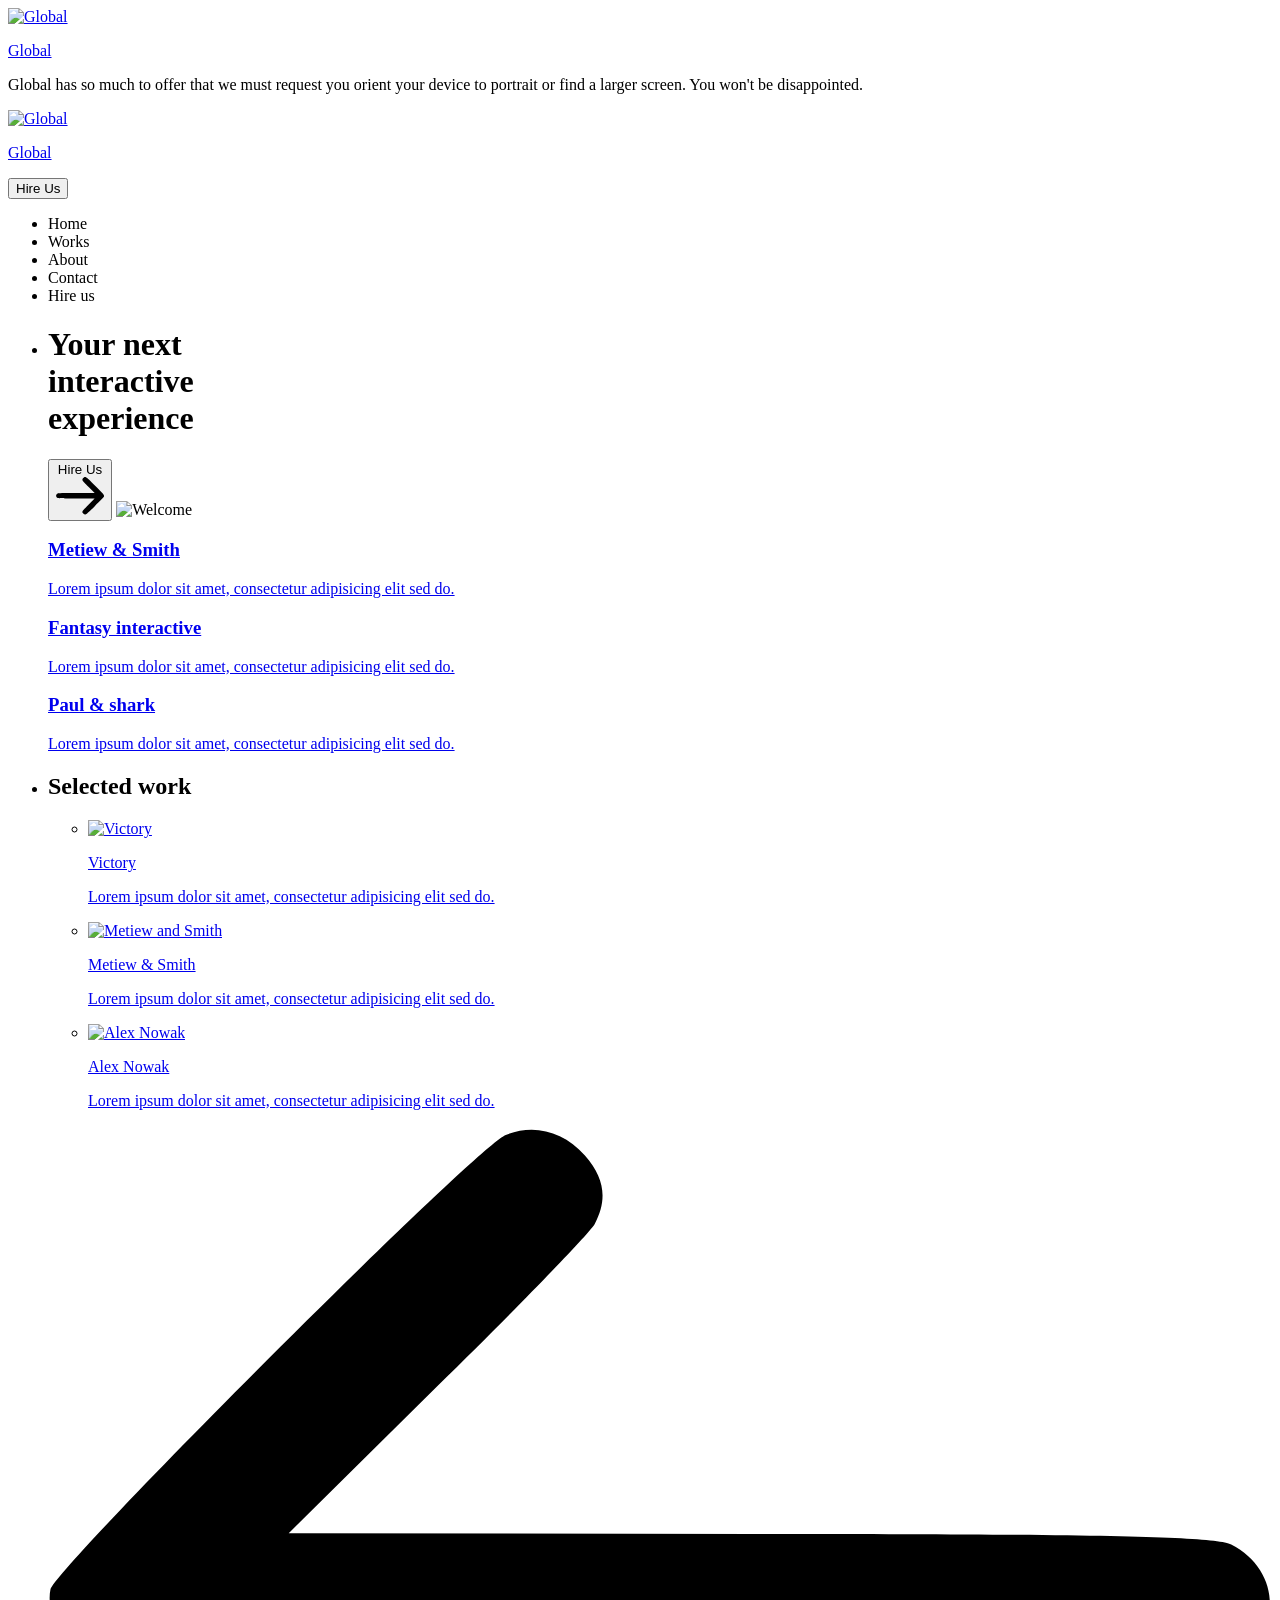
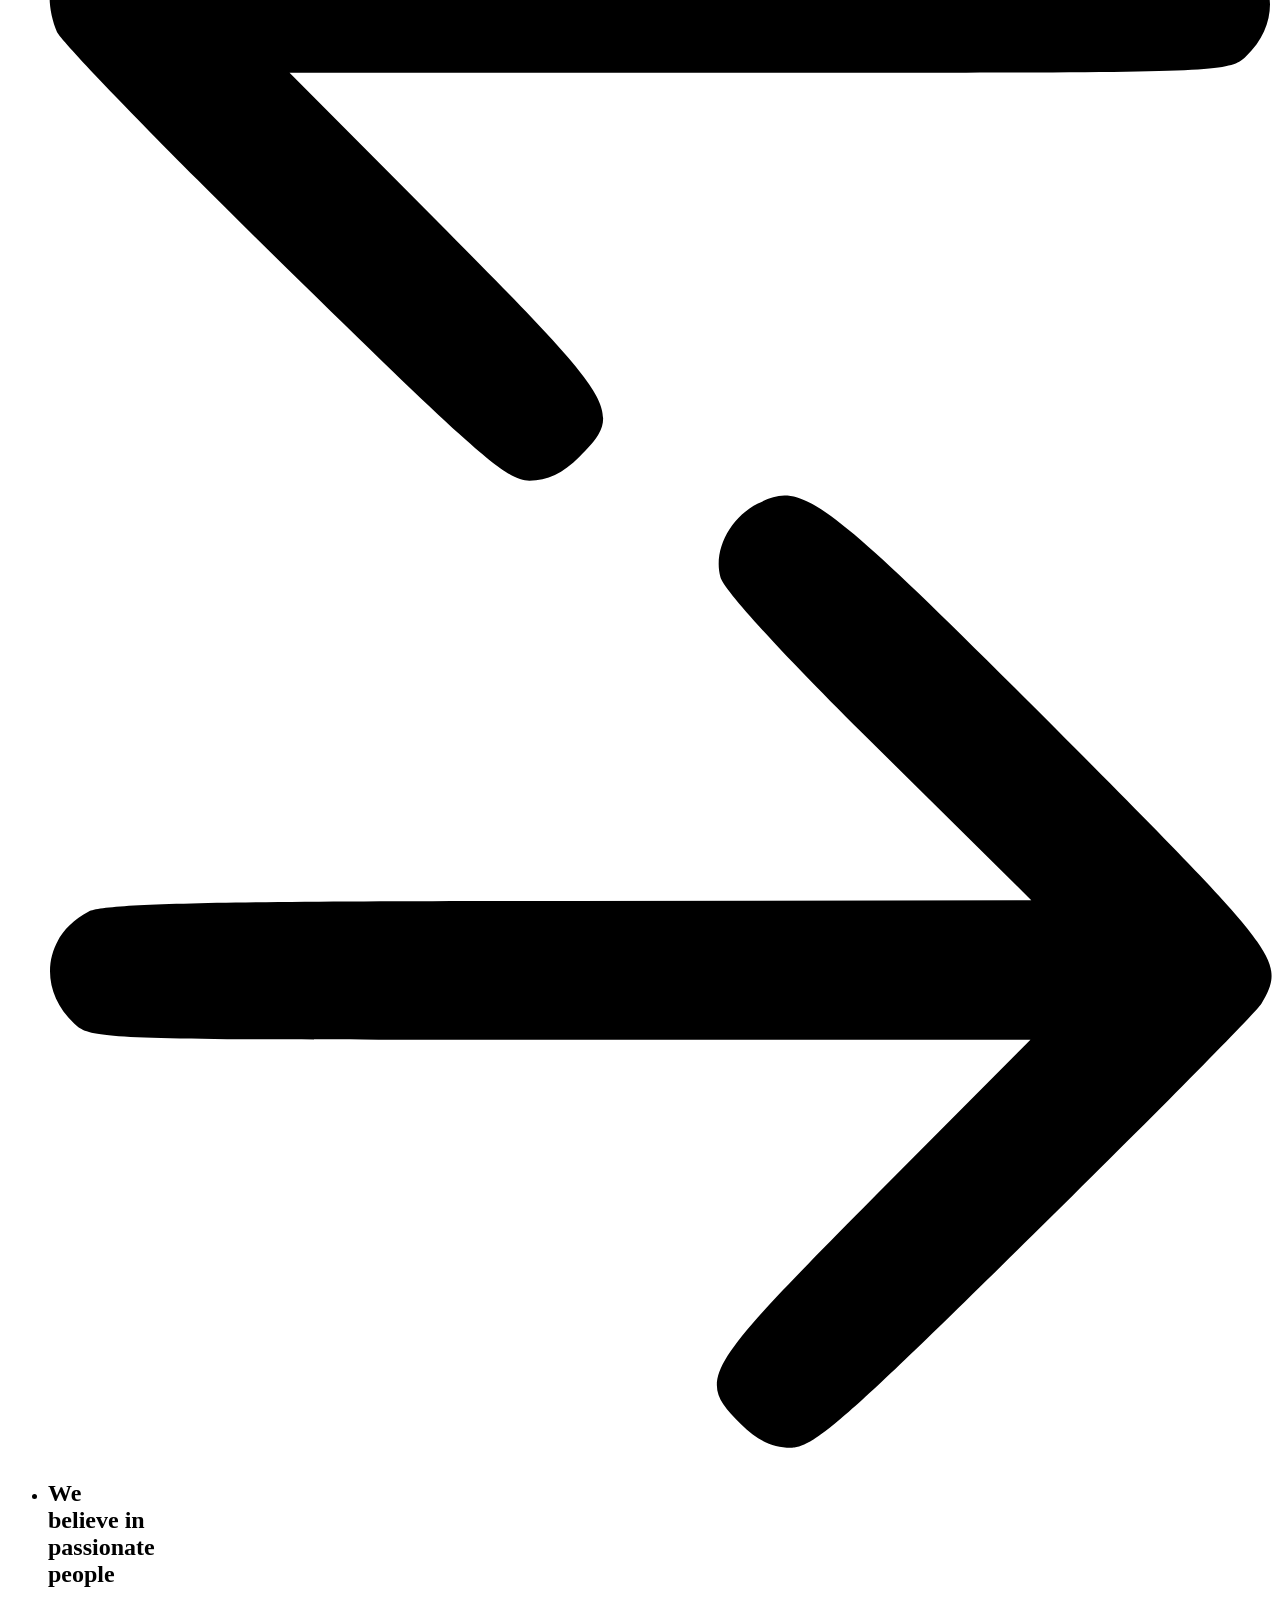
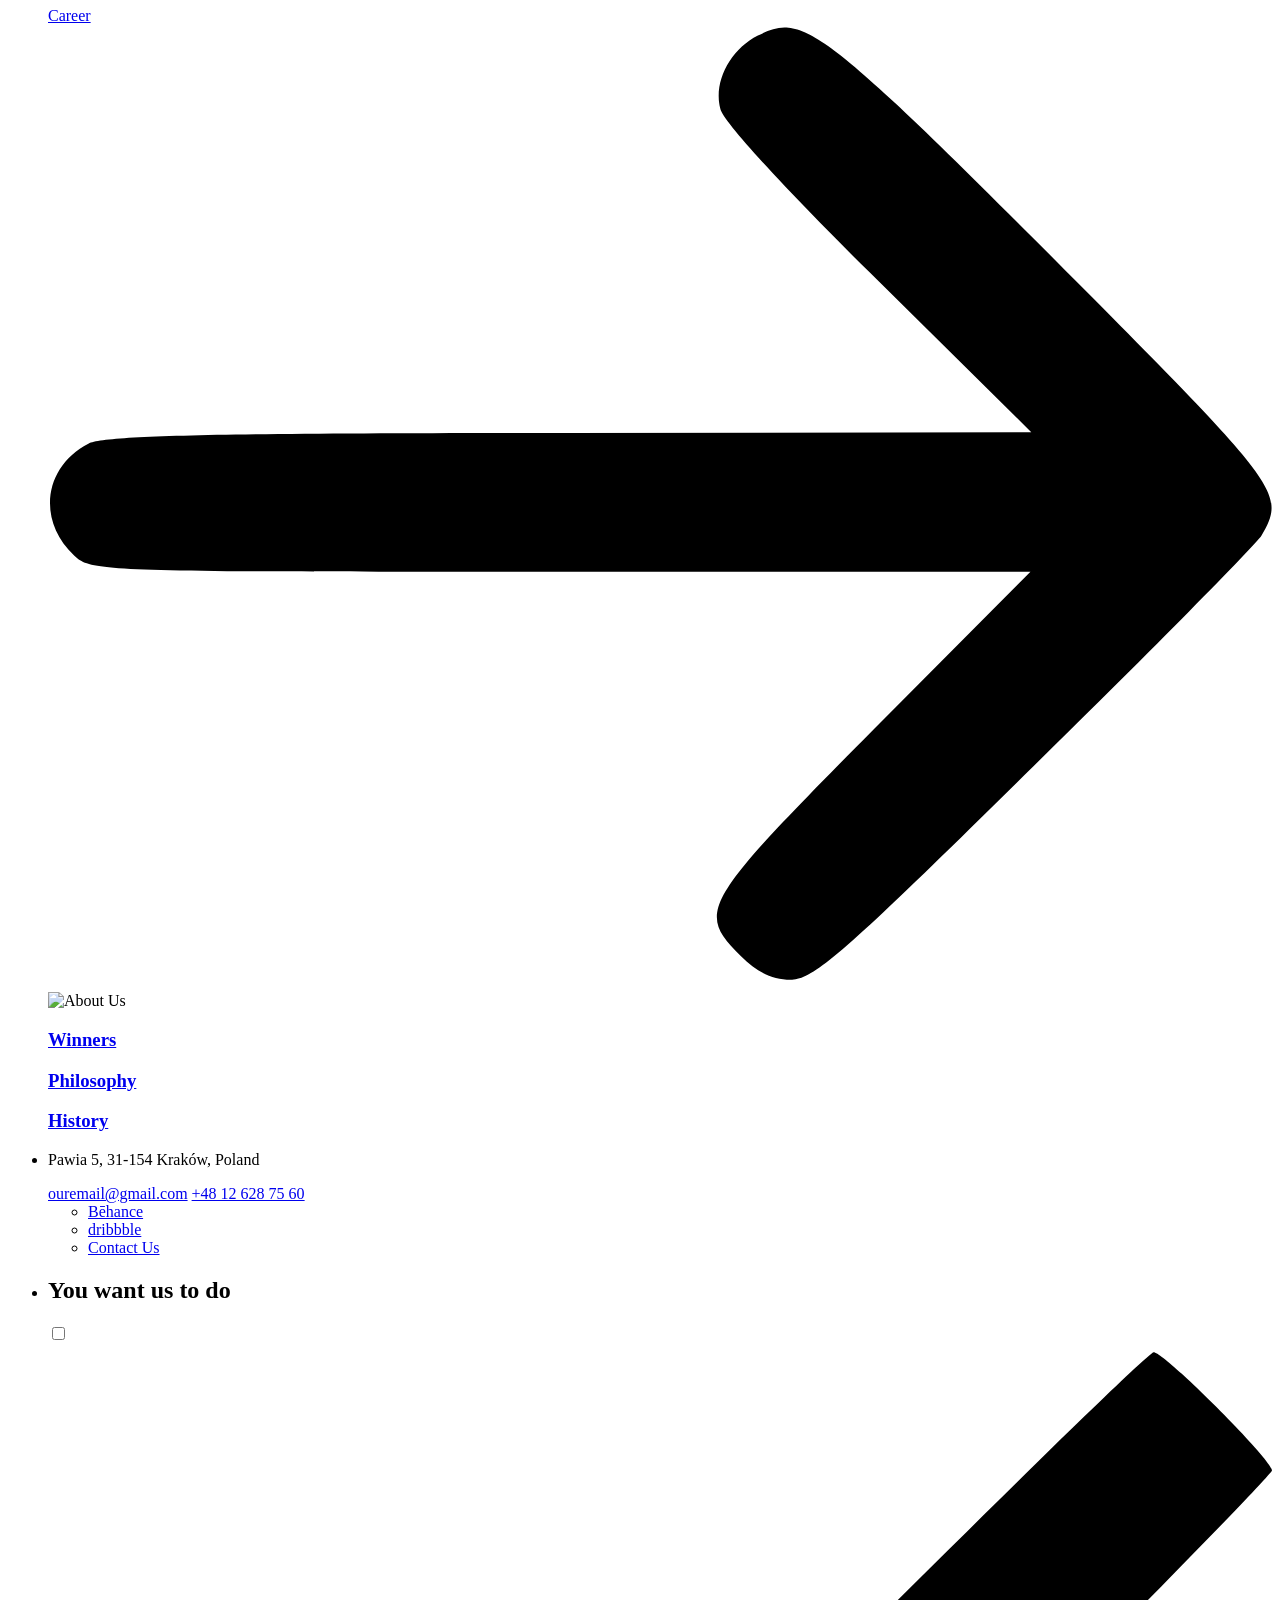
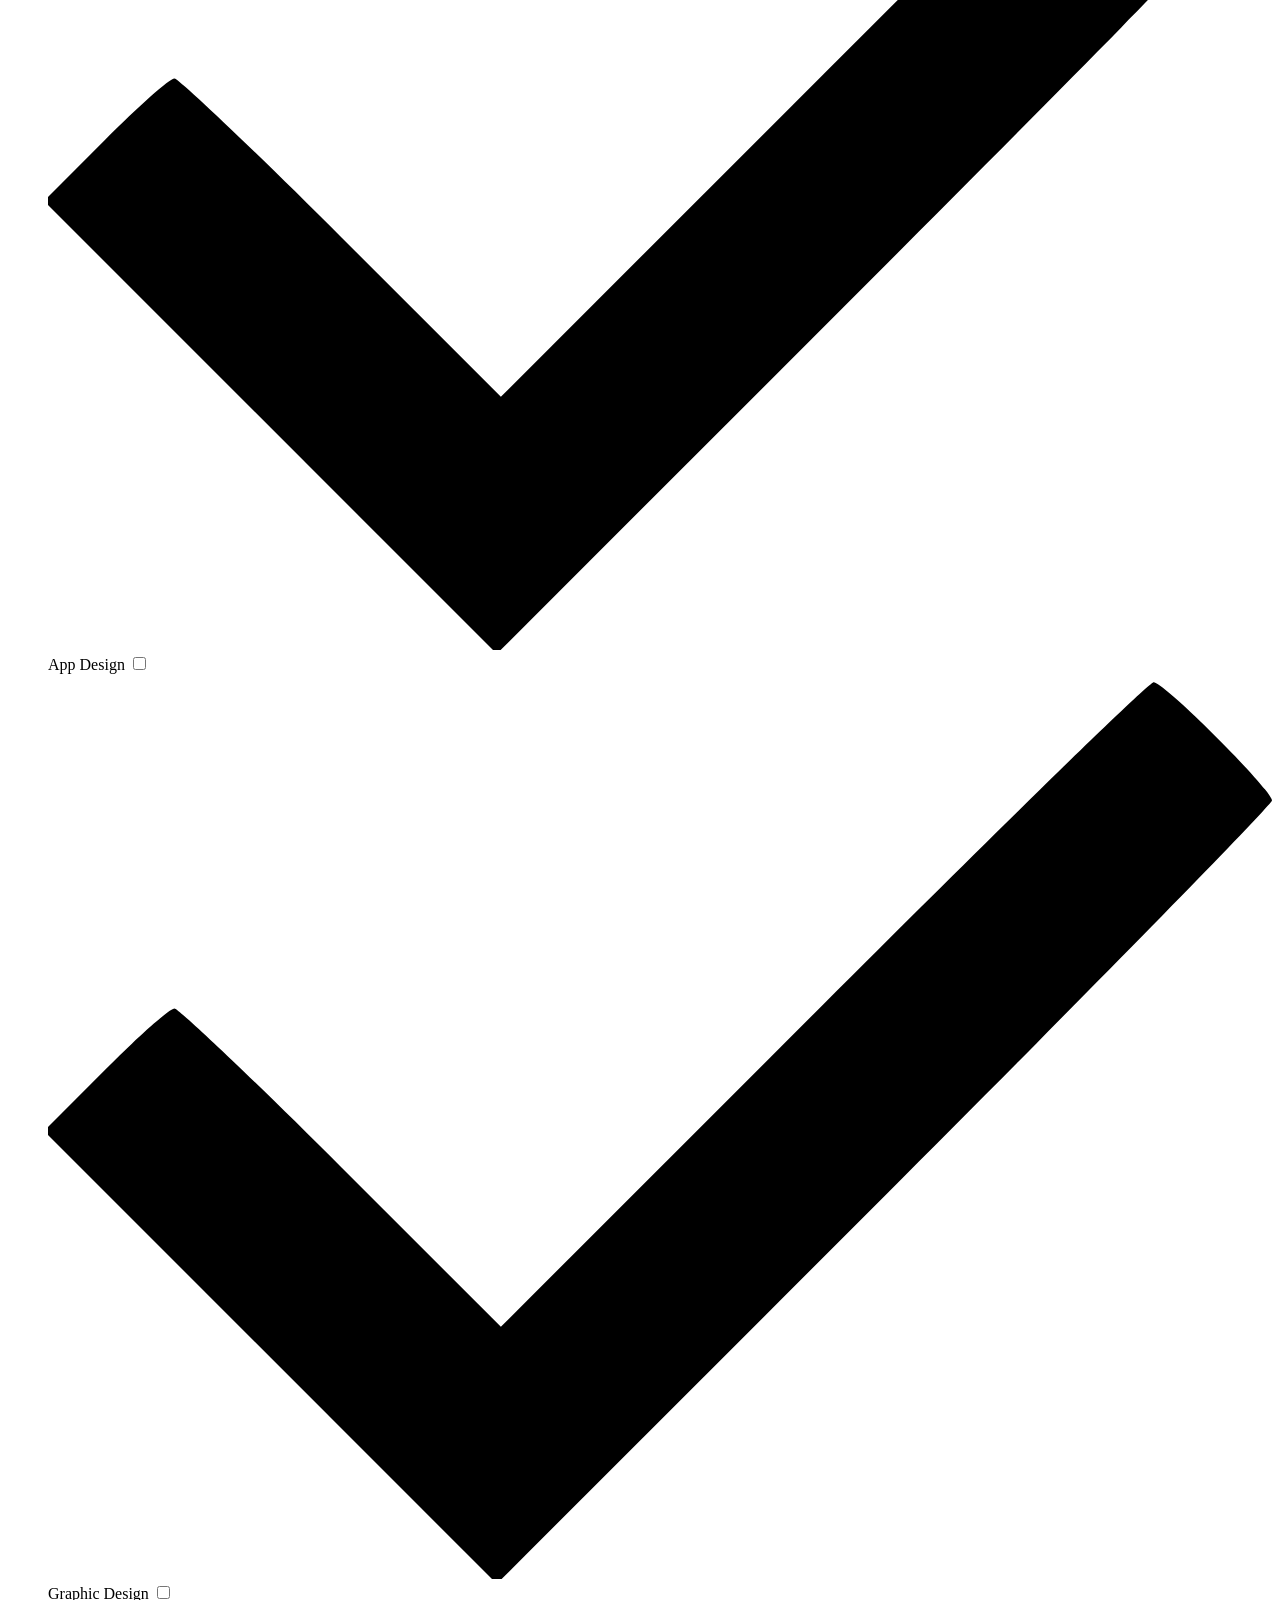
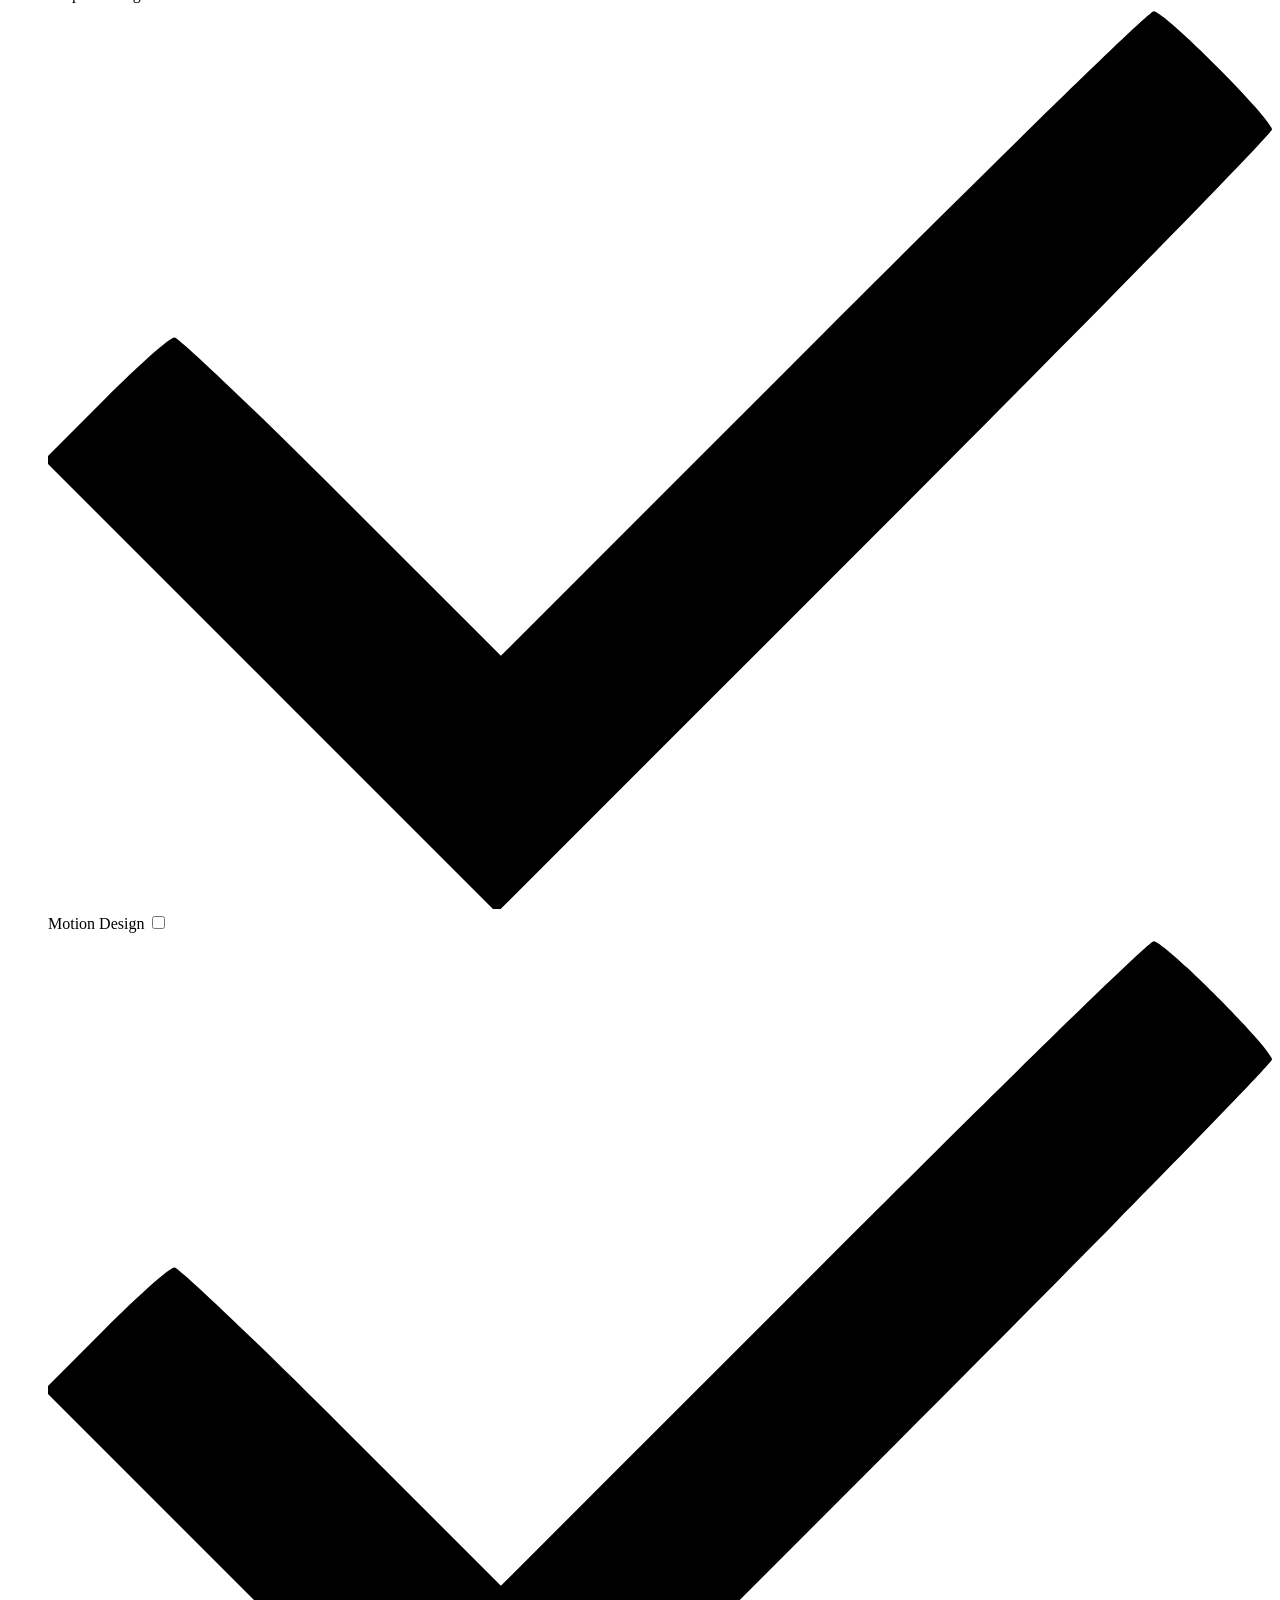
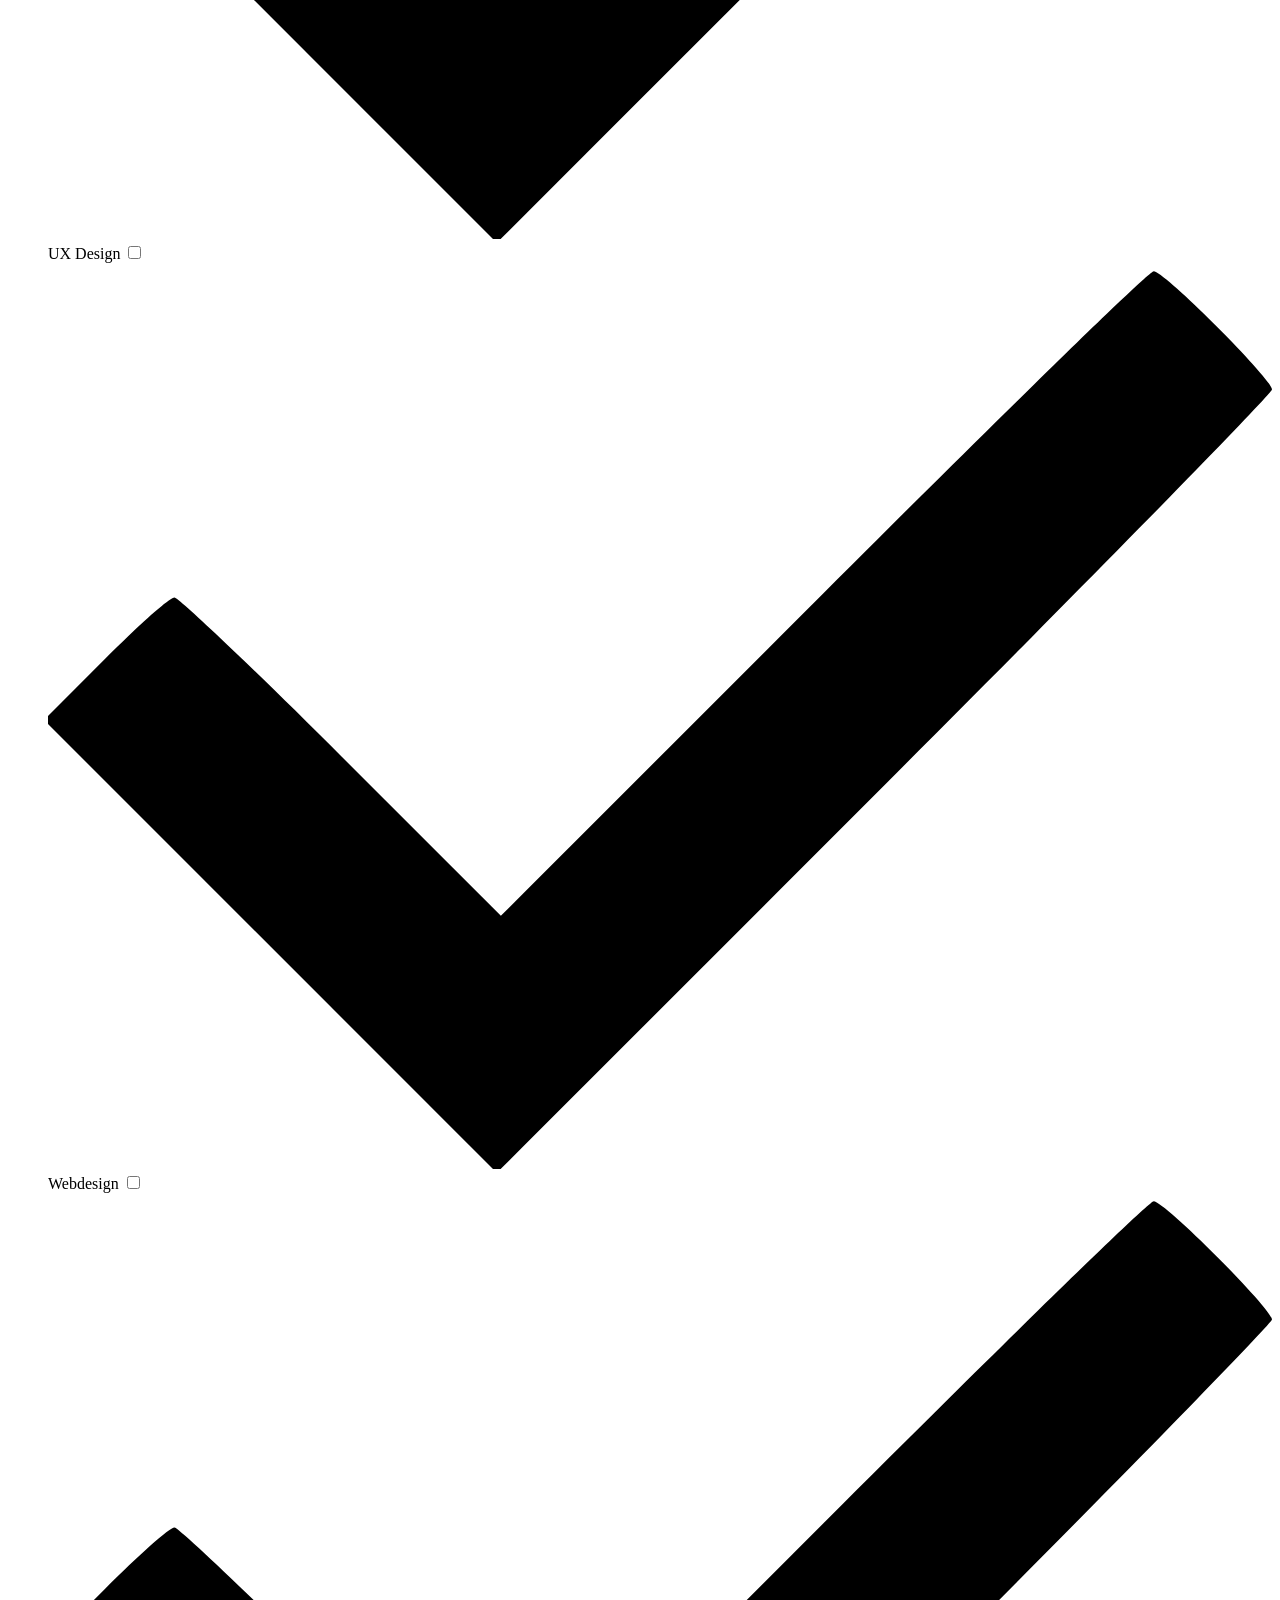
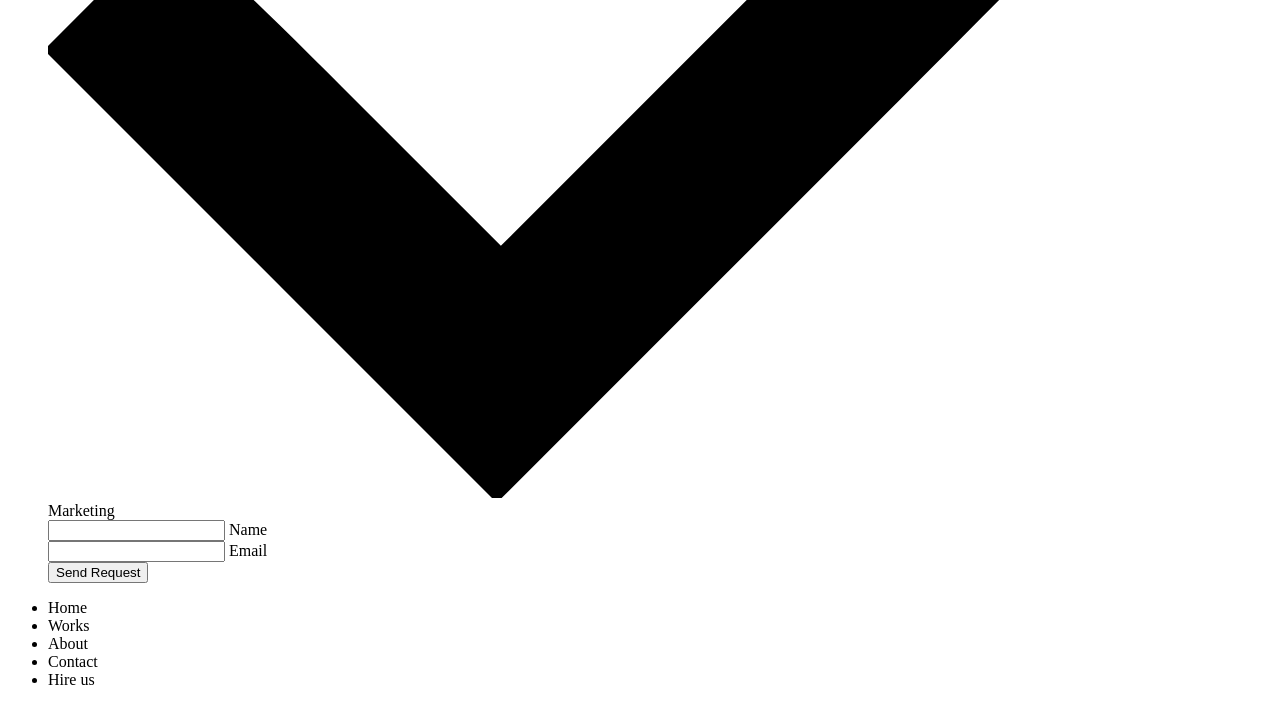
==== index.html @ e5dc4229 "Add files via upload" ====
<!DOCTYPE html>
<html lang="en">
<head>
  <title>Global</title>
  <meta charset="utf-8">
  <meta name="viewport" content="width=device-width, initial-scale=1">
  <meta http-equiv="X-UA-Compatible" content="IE=edge">
  <meta name="description" content="HTML5 website template">
  <meta name="keywords" content="global, template, html, sass, jquery">
  <meta name="author" content="Bucky Maler">
  <link rel="stylesheet" href="assets/css/main.css">
</head>
<body>

<!-- notification for small viewports and landscape oriented smartphones -->
<div class="device-notification">
  <a class="device-notification--logo" href="#0">
    <img src="assets/img/logo.png" alt="Global">
    <p>Global</p>
  </a>
  <p class="device-notification--message">Global has so much to offer that we must request you orient your device to portrait or find a larger screen. You won't be disappointed.</p>
</div>

<div class="perspective effect-rotate-left">
  <div class="container"><div class="outer-nav--return"></div>
    <div id="viewport" class="l-viewport">
      <div class="l-wrapper">
        <header class="header">
          <a class="header--logo" href="#0">
            <img src="assets/img/logo.png" alt="Global">
            <p>Global</p>
          </a>
          <button class="header--cta cta">Hire Us</button>
          <div class="header--nav-toggle">
            <span></span>
          </div>
        </header>
        <nav class="l-side-nav">
          <ul class="side-nav">
            <li class="is-active"><span>Home</span></li>
            <li><span>Works</span></li>
            <li><span>About</span></li>
            <li><span>Contact</span></li>
            <li><span>Hire us</span></li>
          </ul>
        </nav>
        <ul class="l-main-content main-content">
          <li class="l-section section section--is-active">
            <div class="intro">
              <div class="intro--banner">
                <h1>Your next<br>interactive<br>experience</h1>
                <button class="cta">Hire Us
                  <svg version="1.1" id="Layer_1" xmlns="http://www.w3.org/2000/svg" xmlns:xlink="http://www.w3.org/1999/xlink" x="0px" y="0px" viewBox="0 0 150 118" style="enable-background:new 0 0 150 118;" xml:space="preserve">
                  <g transform="translate(0.000000,118.000000) scale(0.100000,-0.100000)">
                    <path d="M870,1167c-34-17-55-57-46-90c3-15,81-100,194-211l187-185l-565-1c-431,0-571-3-590-13c-55-28-64-94-18-137c21-20,33-20,597-20h575l-192-193C800,103,794,94,849,39c20-20,39-29,61-29c28,0,63,30,298,262c147,144,272,271,279,282c30,51,23,60-219,304C947,1180,926,1196,870,1167z"/>
                  </g>
                  </svg>
                  <span class="btn-background"></span>
                </button>
                <img src="assets/img/introduction-visual.png" alt="Welcome">
              </div>
              <div class="intro--options">
                <a href="#0">
                  <h3>Metiew &amp; Smith</h3>
                  <p>Lorem ipsum dolor sit amet, consectetur adipisicing elit sed do.</p>
                </a>
                <a href="#0">
                  <h3>Fantasy interactive</h3>
                  <p>Lorem ipsum dolor sit amet, consectetur adipisicing elit sed do.</p>
                </a>
                <a href="#0">
                  <h3>Paul &amp; shark</h3>
                  <p>Lorem ipsum dolor sit amet, consectetur adipisicing elit sed do.</p>
                </a>
              </div>
            </div>
          </li>
          <li class="l-section section">
            <div class="work">
              <h2>Selected work</h2>
              <div class="work--lockup">
                <ul class="slider">
                  <li class="slider--item slider--item-left">
                    <a href="#0">
                      <div class="slider--item-image">
                        <img src="assets/img/work-victory.jpg" alt="Victory">
                      </div>
                      <p class="slider--item-title">Victory</p>
                      <p class="slider--item-description">Lorem ipsum dolor sit amet, consectetur adipisicing elit sed do.</p>
                    </a>
                  </li>
                  <li class="slider--item slider--item-center">
                    <a href="#0">
                      <div class="slider--item-image">
                        <img src="assets/img/work-metiew-smith.jpg" alt="Metiew and Smith">
                      </div>
                      <p class="slider--item-title">Metiew &amp; Smith</p>
                      <p class="slider--item-description">Lorem ipsum dolor sit amet, consectetur adipisicing elit sed do.</p>
                    </a>
                  </li>
                  <li class="slider--item slider--item-right">
                    <a href="#0">
                      <div class="slider--item-image">
                        <img src="assets/img/work-alex-nowak.jpg" alt="Alex Nowak">
                      </div>
                      <p class="slider--item-title">Alex Nowak</p>
                      <p class="slider--item-description">Lorem ipsum dolor sit amet, consectetur adipisicing elit sed do.</p>
                    </a>
                  </li>
                </ul>
                <div class="slider--prev">
                  <svg version="1.1" id="Layer_1" xmlns="http://www.w3.org/2000/svg" xmlns:xlink="http://www.w3.org/1999/xlink" x="0px" y="0px"
                  viewBox="0 0 150 118" style="enable-background:new 0 0 150 118;" xml:space="preserve">
                  <g transform="translate(0.000000,118.000000) scale(0.100000,-0.100000)">
                    <path d="M561,1169C525,1155,10,640,3,612c-3-13,1-36,8-52c8-15,134-145,281-289C527,41,562,10,590,10c22,0,41,9,61,29
                    c55,55,49,64-163,278L296,510h575c564,0,576,0,597,20c46,43,37,109-18,137c-19,10-159,13-590,13l-565,1l182,180
                    c101,99,187,188,193,199c16,30,12,57-12,84C631,1174,595,1183,561,1169z"/>
                  </g>
                  </svg>
                </div>
                <div class="slider--next">
                  <svg version="1.1" id="Layer_1" xmlns="http://www.w3.org/2000/svg" xmlns:xlink="http://www.w3.org/1999/xlink" x="0px" y="0px" viewBox="0 0 150 118" style="enable-background:new 0 0 150 118;" xml:space="preserve">
                  <g transform="translate(0.000000,118.000000) scale(0.100000,-0.100000)">
                    <path d="M870,1167c-34-17-55-57-46-90c3-15,81-100,194-211l187-185l-565-1c-431,0-571-3-590-13c-55-28-64-94-18-137c21-20,33-20,597-20h575l-192-193C800,103,794,94,849,39c20-20,39-29,61-29c28,0,63,30,298,262c147,144,272,271,279,282c30,51,23,60-219,304C947,1180,926,1196,870,1167z"/>
                  </g>
                  </svg>
                </div>
              </div>
            </div>
          </li>
          <li class="l-section section">
            <div class="about">
              <div class="about--banner">
                <h2>We<br>believe in<br>passionate<br>people</h2>
                <a href="#0">Career
                  <span>
                    <svg version="1.1" id="Layer_1" xmlns="http://www.w3.org/2000/svg" xmlns:xlink="http://www.w3.org/1999/xlink" x="0px" y="0px" viewBox="0 0 150 118" style="enable-background:new 0 0 150 118;" xml:space="preserve">
                    <g transform="translate(0.000000,118.000000) scale(0.100000,-0.100000)">
                      <path d="M870,1167c-34-17-55-57-46-90c3-15,81-100,194-211l187-185l-565-1c-431,0-571-3-590-13c-55-28-64-94-18-137c21-20,33-20,597-20h575l-192-193C800,103,794,94,849,39c20-20,39-29,61-29c28,0,63,30,298,262c147,144,272,271,279,282c30,51,23,60-219,304C947,1180,926,1196,870,1167z"/>
                    </g>
                    </svg>
                  </span>
                </a>
                <img src="assets/img/about-visual.png" alt="About Us">
              </div>
              <div class="about--options">
                <a href="#0">
                  <h3>Winners</h3>
                </a>
                <a href="#0">
                  <h3>Philosophy</h3>
                </a>
                <a href="#0">
                  <h3>History</h3>
                </a>
              </div>
            </div>
          </li>
          <li class="l-section section">
            <div class="contact">
              <div class="contact--lockup">
                <div class="modal">
                  <div class="modal--information">
                    <p>Pawia 5, 31-154 Kraków, Poland</p>
                    <a href="mailto:ouremail@gmail.com">ouremail@gmail.com</a>
                    <a href="tel:+148126287560">+48 12 628 75 60</a>
                  </div>
                  <ul class="modal--options">
                    <li><a href="#0">Bēhance</a></li>
                    <li><a href="#0">dribbble</a></li>
                    <li><a href="mailto:ouremail@gmail.com">Contact Us</a></li>
                  </ul>
                </div>
              </div>
            </div>
          </li>
          <li class="l-section section">
            <div class="hire">
              <h2>You want us to do</h2>
              <!-- checkout formspree.io for easy form setup -->
              <form class="work-request">
                <div class="work-request--options">
                  <span class="options-a">
                    <input id="opt-1" type="checkbox" value="app design">
                    <label for="opt-1">
                      <svg version="1.1" id="Layer_1" xmlns="http://www.w3.org/2000/svg" xmlns:xlink="http://www.w3.org/1999/xlink" x="0px" y="0px"
                      viewBox="0 0 150 111" style="enable-background:new 0 0 150 111;" xml:space="preserve">
                      <g transform="translate(0.000000,111.000000) scale(0.100000,-0.100000)">
                        <path d="M950,705L555,310L360,505C253,612,160,700,155,700c-6,0-44-34-85-75l-75-75l278-278L550-5l475,475c261,261,475,480,475,485c0,13-132,145-145,145C1349,1100,1167,922,950,705z"/>
                      </g>
                      </svg>
                      App Design
                    </label>
                    <input id="opt-2" type="checkbox" value="graphic design">
                    <label for="opt-2">
                      <svg version="1.1" id="Layer_1" xmlns="http://www.w3.org/2000/svg" xmlns:xlink="http://www.w3.org/1999/xlink" x="0px" y="0px"
                      viewBox="0 0 150 111" style="enable-background:new 0 0 150 111;" xml:space="preserve">
                      <g transform="translate(0.000000,111.000000) scale(0.100000,-0.100000)">
                        <path d="M950,705L555,310L360,505C253,612,160,700,155,700c-6,0-44-34-85-75l-75-75l278-278L550-5l475,475c261,261,475,480,475,485c0,13-132,145-145,145C1349,1100,1167,922,950,705z"/>
                      </g>
                      </svg>
                      Graphic Design
                    </label>
                    <input id="opt-3" type="checkbox" value="motion design">
                    <label for="opt-3">
                      <svg version="1.1" id="Layer_1" xmlns="http://www.w3.org/2000/svg" xmlns:xlink="http://www.w3.org/1999/xlink" x="0px" y="0px"
                      viewBox="0 0 150 111" style="enable-background:new 0 0 150 111;" xml:space="preserve">
                      <g transform="translate(0.000000,111.000000) scale(0.100000,-0.100000)">
                        <path d="M950,705L555,310L360,505C253,612,160,700,155,700c-6,0-44-34-85-75l-75-75l278-278L550-5l475,475c261,261,475,480,475,485c0,13-132,145-145,145C1349,1100,1167,922,950,705z"/>
                      </g>
                      </svg>
                      Motion Design
                    </label>
                  </span>
                  <span class="options-b">
                    <input id="opt-4" type="checkbox" value="ux design">
                    <label for="opt-4">
                      <svg version="1.1" id="Layer_1" xmlns="http://www.w3.org/2000/svg" xmlns:xlink="http://www.w3.org/1999/xlink" x="0px" y="0px"
                      viewBox="0 0 150 111" style="enable-background:new 0 0 150 111;" xml:space="preserve">
                      <g transform="translate(0.000000,111.000000) scale(0.100000,-0.100000)">
                        <path d="M950,705L555,310L360,505C253,612,160,700,155,700c-6,0-44-34-85-75l-75-75l278-278L550-5l475,475c261,261,475,480,475,485c0,13-132,145-145,145C1349,1100,1167,922,950,705z"/>
                      </g>
                      </svg>
                      UX Design
                    </label>
                    <input id="opt-5" type="checkbox" value="webdesign">
                    <label for="opt-5">
                      <svg version="1.1" id="Layer_1" xmlns="http://www.w3.org/2000/svg" xmlns:xlink="http://www.w3.org/1999/xlink" x="0px" y="0px"
                      viewBox="0 0 150 111" style="enable-background:new 0 0 150 111;" xml:space="preserve">
                      <g transform="translate(0.000000,111.000000) scale(0.100000,-0.100000)">
                        <path d="M950,705L555,310L360,505C253,612,160,700,155,700c-6,0-44-34-85-75l-75-75l278-278L550-5l475,475c261,261,475,480,475,485c0,13-132,145-145,145C1349,1100,1167,922,950,705z"/>
                      </g>
                      </svg>
                      Webdesign
                    </label>
                    <input id="opt-6" type="checkbox" value="marketing">
                    <label for="opt-6">
                      <svg version="1.1" id="Layer_1" xmlns="http://www.w3.org/2000/svg" xmlns:xlink="http://www.w3.org/1999/xlink" x="0px" y="0px"
                      viewBox="0 0 150 111" style="enable-background:new 0 0 150 111;" xml:space="preserve">
                      <g transform="translate(0.000000,111.000000) scale(0.100000,-0.100000)">
                        <path d="M950,705L555,310L360,505C253,612,160,700,155,700c-6,0-44-34-85-75l-75-75l278-278L550-5l475,475c261,261,475,480,475,485c0,13-132,145-145,145C1349,1100,1167,922,950,705z"/>
                      </g>
                      </svg>
                      Marketing
                    </label>
                  </span>
                </div>
                <div class="work-request--information">
                  <div class="information-name">
                    <input id="name" type="text" spellcheck="false">
                    <label for="name">Name</label>
                  </div>
                  <div class="information-email">
                    <input id="email" type="email" spellcheck="false">
                    <label for="email">Email</label>
                  </div>
                </div>
                <input type="submit" value="Send Request">
              </form>
            </div>
          </li>
        </ul>
      </div>
    </div>
  </div>
  <ul class="outer-nav">
    <li class="is-active">Home</li>
    <li>Works</li>
    <li>About</li>
    <li>Contact</li>
    <li>Hire us</li>
  </ul>
</div>

<script src="https://ajax.googleapis.com/ajax/libs/jquery/2.2.4/jquery.min.js"></script>
<script>window.jQuery || document.write('<script src="assets/js/vendor/jquery-2.2.4.min.js"><\/script>')</script>
<script src="assets/js/functions-min.js"></script>
</body>
</html>
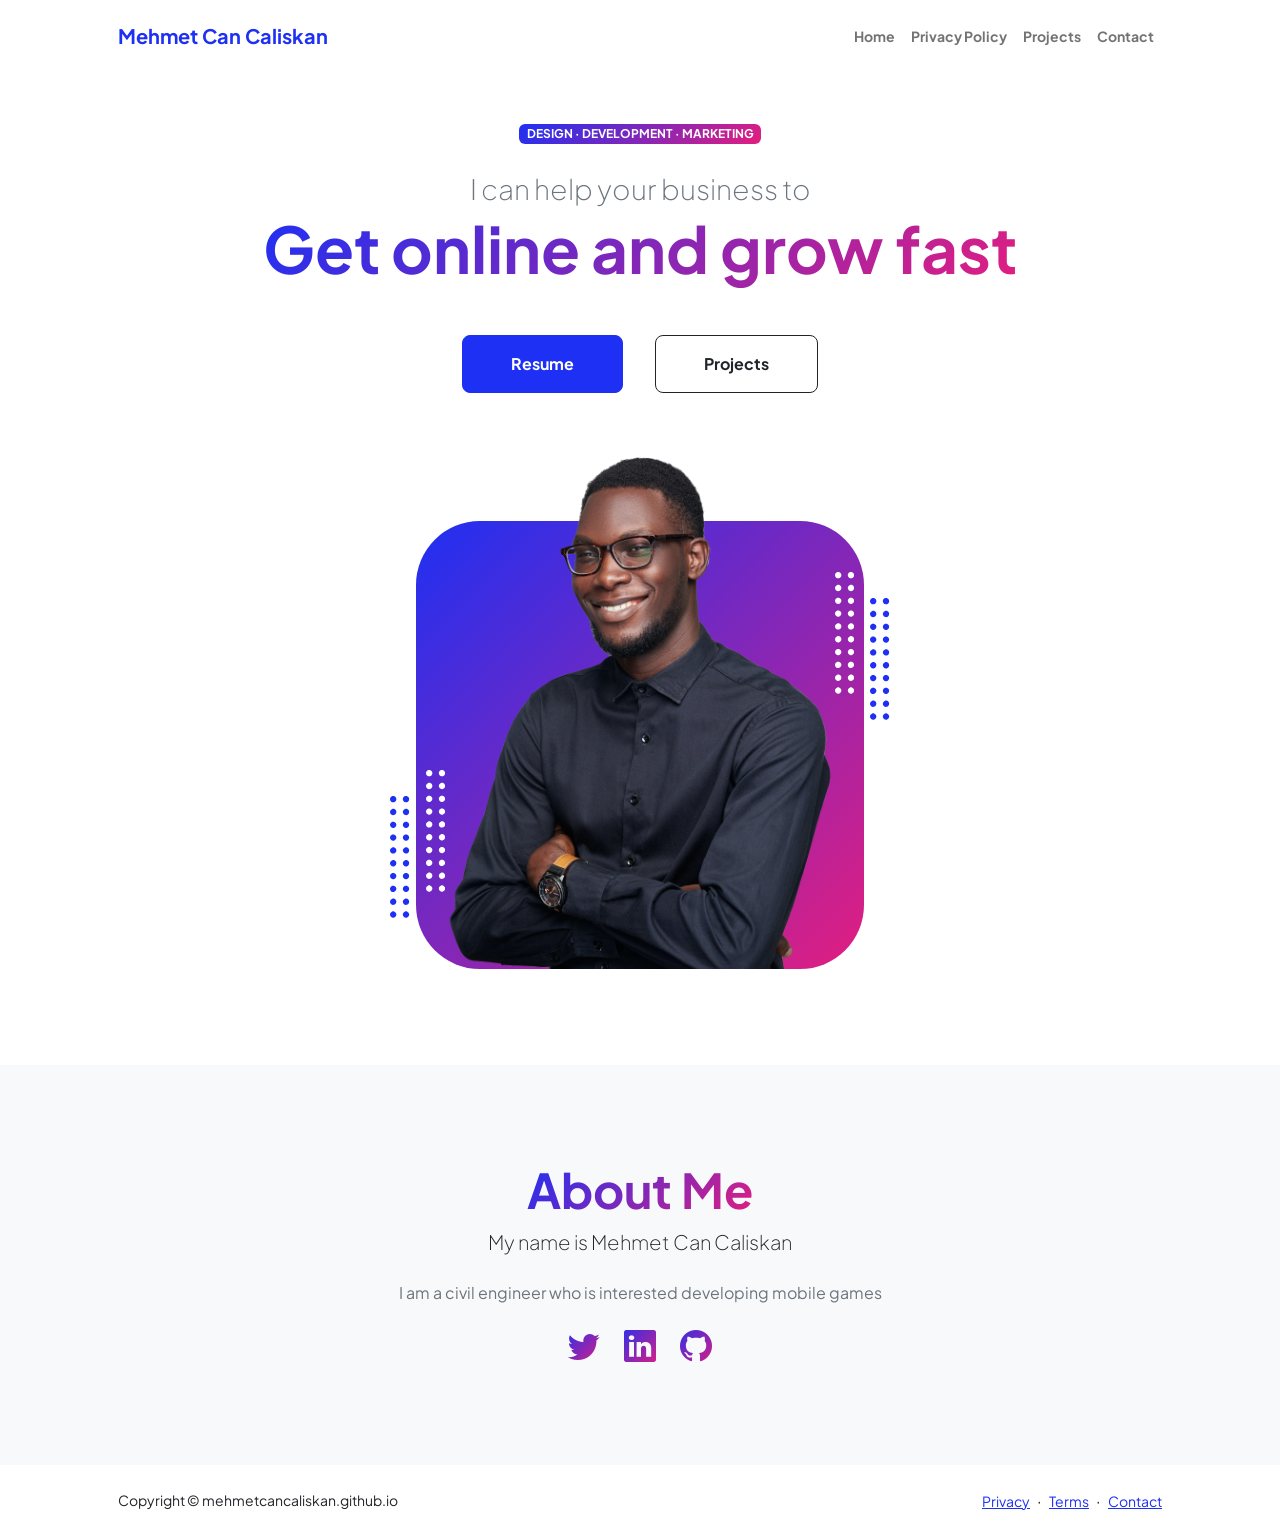
==== commit 5c90cc59: "Add files via upload" ====
--- a/index.html
+++ b/index.html
@@ -1,279 +1,218 @@
 <!DOCTYPE html>
 <html lang="en">
-<head>
-  <title>Global</title>
-  <meta charset="utf-8">
-  <meta name="viewport" content="width=device-width, initial-scale=1">
-  <meta http-equiv="X-UA-Compatible" content="IE=edge">
-  <meta name="description" content="HTML5 website template">
-  <meta name="keywords" content="global, template, html, sass, jquery">
-  <meta name="author" content="Bucky Maler">
-  <link rel="stylesheet" href="assets/css/main.css">
-</head>
-<body>
-
-<!-- notification for small viewports and landscape oriented smartphones -->
-<div class="device-notification">
-  <a class="device-notification--logo" href="#0">
-    <img src="assets/img/logo.png" alt="Global">
-    <p>Global</p>
-  </a>
-  <p class="device-notification--message">Global has so much to offer that we must request you orient your device to portrait or find a larger screen. You won't be disappointed.</p>
-</div>
-
-<div class="perspective effect-rotate-left">
-  <div class="container"><div class="outer-nav--return"></div>
-    <div id="viewport" class="l-viewport">
-      <div class="l-wrapper">
-        <header class="header">
-          <a class="header--logo" href="#0">
-            <img src="assets/img/logo.png" alt="Global">
-            <p>Global</p>
-          </a>
-          <button class="header--cta cta">Hire Us</button>
-          <div class="header--nav-toggle">
-            <span></span>
-          </div>
-        </header>
-        <nav class="l-side-nav">
-          <ul class="side-nav">
-            <li class="is-active"><span>Home</span></li>
-            <li><span>Works</span></li>
-            <li><span>About</span></li>
-            <li><span>Contact</span></li>
-            <li><span>Hire us</span></li>
-          </ul>
-        </nav>
-        <ul class="l-main-content main-content">
-          <li class="l-section section section--is-active">
-            <div class="intro">
-              <div class="intro--banner">
-                <h1>Your next<br>interactive<br>experience</h1>
-                <button class="cta">Hire Us
-                  <svg version="1.1" id="Layer_1" xmlns="http://www.w3.org/2000/svg" xmlns:xlink="http://www.w3.org/1999/xlink" x="0px" y="0px" viewBox="0 0 150 118" style="enable-background:new 0 0 150 118;" xml:space="preserve">
-                  <g transform="translate(0.000000,118.000000) scale(0.100000,-0.100000)">
-                    <path d="M870,1167c-34-17-55-57-46-90c3-15,81-100,194-211l187-185l-565-1c-431,0-571-3-590-13c-55-28-64-94-18-137c21-20,33-20,597-20h575l-192-193C800,103,794,94,849,39c20-20,39-29,61-29c28,0,63,30,298,262c147,144,272,271,279,282c30,51,23,60-219,304C947,1180,926,1196,870,1167z"/>
-                  </g>
-                  </svg>
-                  <span class="btn-background"></span>
-                </button>
-                <img src="assets/img/introduction-visual.png" alt="Welcome">
-              </div>
-              <div class="intro--options">
-                <a href="#0">
-                  <h3>Metiew &amp; Smith</h3>
-                  <p>Lorem ipsum dolor sit amet, consectetur adipisicing elit sed do.</p>
-                </a>
-                <a href="#0">
-                  <h3>Fantasy interactive</h3>
-                  <p>Lorem ipsum dolor sit amet, consectetur adipisicing elit sed do.</p>
-                </a>
-                <a href="#0">
-                  <h3>Paul &amp; shark</h3>
-                  <p>Lorem ipsum dolor sit amet, consectetur adipisicing elit sed do.</p>
-                </a>
-              </div>
+    <head>
+        <meta charset="utf-8" />
+        <meta name="viewport" content="width=device-width, initial-scale=1, shrink-to-fit=no" />
+        <meta name="description" content="" />
+        <meta name="author" content="" />
+        <title>Mehmet Can Caliskan</title>
+        <!-- Favicon-->
+        <link rel="icon" type="image/x-icon" href="assets/favicon.ico" />
+        <!-- Custom Google font-->
+        <link rel="preconnect" href="https://fonts.googleapis.com" />
+        <link rel="preconnect" href="https://fonts.gstatic.com" crossorigin />
+        <link href="https://fonts.googleapis.com/css2?family=Plus+Jakarta+Sans:wght@100;200;300;400;500;600;700;800;900&amp;display=swap" rel="stylesheet" />
+        <!-- Bootstrap icons-->
+        <link href="https://cdn.jsdelivr.net/npm/bootstrap-icons@1.8.1/font/bootstrap-icons.css" rel="stylesheet" />
+        <!-- Core theme CSS (includes Bootstrap)-->
+        <link href="css/styles.css" rel="stylesheet" />
+    </head>
+    <body class="d-flex flex-column h-100">
+        <main class="flex-shrink-0">
+            <!-- Navigation-->
+            <nav class="navbar navbar-expand-lg navbar-light bg-white py-3">
+                <div class="container px-5">
+                    <a class="navbar-brand" href="index.html"><span class="fw-bolder text-primary">Mehmet Can Caliskan</span></a>
+                    <button class="navbar-toggler" type="button" data-bs-toggle="collapse" data-bs-target="#navbarSupportedContent" aria-controls="navbarSupportedContent" aria-expanded="false" aria-label="Toggle navigation"><span class="navbar-toggler-icon"></span></button>
+                    <div class="collapse navbar-collapse" id="navbarSupportedContent">
+                        <ul class="navbar-nav ms-auto mb-2 mb-lg-0 small fw-bolder">
+                            <li class="nav-item"><a class="nav-link" href="index.html">Home</a></li>
+                            <li class="nav-item"><a class="nav-link" href="privacy-policy.html">Privacy Policy</a></li>
+                            <li class="nav-item"><a class="nav-link" href="projects.html">Projects</a></li>
+                            <li class="nav-item"><a class="nav-link" href="contact.html">Contact</a></li>
+                        </ul>
+                    </div>
+                </div>
+            </nav>
+            <!-- Header-->
+            <header class="py-5">
+                <div class="container px-5 pb-5">
+                    <div class="row gx-5 align-items-center">
+                        <div class="col-xxl-5">
+                            <!-- Header text content-->
+                            <div class="text-center text-xxl-start">
+                                <div class="badge bg-gradient-primary-to-secondary text-white mb-4"><div class="text-uppercase">Design &middot; Development &middot; Marketing</div></div>
+                                <div class="fs-3 fw-light text-muted">I can help your business to</div>
+                                <h1 class="display-3 fw-bolder mb-5"><span class="text-gradient d-inline">Get online and grow fast</span></h1>
+                                <div class="d-grid gap-3 d-sm-flex justify-content-sm-center justify-content-xxl-start mb-3">
+                                    <a class="btn btn-primary btn-lg px-5 py-3 me-sm-3 fs-6 fw-bolder" href="resume.html">Resume</a>
+                                    <a class="btn btn-outline-dark btn-lg px-5 py-3 fs-6 fw-bolder" href="projects.html">Projects</a>
+                                </div>
+                            </div>
+                        </div>
+                        <div class="col-xxl-7">
+                            <!-- Header profile picture-->
+                            <div class="d-flex justify-content-center mt-5 mt-xxl-0">
+                                <div class="profile bg-gradient-primary-to-secondary">
+                                    <!-- TIP: For best results, use a photo with a transparent background like the demo example below-->
+                                    <!-- Watch a tutorial on how to do this on YouTube (link)-->
+                                    <img class="profile-img" src="assets/profile.png" alt="..." />
+                                    <div class="dots-1">
+                                        <!-- SVG Dots-->
+                                        <svg version="1.1" xmlns="http://www.w3.org/2000/svg" xmlns:xlink="http://www.w3.org/1999/xlink" x="0px" y="0px" viewBox="0 0 191.6 1215.4" style="enable-background: new 0 0 191.6 1215.4" xml:space="preserve">
+                                            <g transform="translate(0.000000,1280.000000) scale(0.100000,-0.100000)">
+                                                <path d="M227.7,12788.6c-105-35-200-141-222-248c-43-206,163-412,369-369c155,32,275,190,260,339c-11,105-90,213-190,262        C383.7,12801.6,289.7,12808.6,227.7,12788.6z"></path>
+                                                <path d="M1507.7,12788.6c-151-50-253-216-222-362c25-119,136-230,254-255c194-41,395,142,375,339c-11,105-90,213-190,262        C1663.7,12801.6,1569.7,12808.6,1507.7,12788.6z"></path>
+                                                <path d="M227.7,11508.6c-105-35-200-141-222-248c-43-206,163-412,369-369c155,32,275,190,260,339c-11,105-90,213-190,262        C383.7,11521.6,289.7,11528.6,227.7,11508.6z"></path>
+                                                <path d="M1507.7,11508.6c-151-50-253-216-222-362c25-119,136-230,254-255c194-41,395,142,375,339c-11,105-90,213-190,262        C1663.7,11521.6,1569.7,11528.6,1507.7,11508.6z"></path>
+                                                <path d="M227.7,10228.6c-105-35-200-141-222-248c-43-206,163-412,369-369c155,32,275,190,260,339c-11,105-90,213-190,262        C383.7,10241.6,289.7,10248.6,227.7,10228.6z"></path>
+                                                <path d="M1507.7,10228.6c-105-35-200-141-222-248c-43-206,163-412,369-369c155,32,275,190,260,339c-11,105-90,213-190,262        C1663.7,10241.6,1569.7,10248.6,1507.7,10228.6z"></path>
+                                                <path d="M227.7,8948.6c-105-35-200-141-222-248c-43-206,163-412,369-369c155,32,275,190,260,339c-11,105-90,213-190,262        C383.7,8961.6,289.7,8968.6,227.7,8948.6z"></path>
+                                                <path d="M1507.7,8948.6c-105-35-200-141-222-248c-43-206,163-412,369-369c155,32,275,190,260,339c-11,105-90,213-190,262        C1663.7,8961.6,1569.7,8968.6,1507.7,8948.6z"></path>
+                                                <path d="M227.7,7668.6c-105-35-200-141-222-248c-43-206,163-412,369-369c155,32,275,190,260,339c-11,105-90,213-190,262        C383.7,7681.6,289.7,7688.6,227.7,7668.6z"></path>
+                                                <path d="M1507.7,7668.6c-105-35-200-141-222-248c-43-206,163-412,369-369c155,32,275,190,260,339c-11,105-90,213-190,262        C1663.7,7681.6,1569.7,7688.6,1507.7,7668.6z"></path>
+                                                <path d="M227.7,6388.6c-105-35-200-141-222-248c-43-206,163-412,369-369c155,32,275,190,260,339c-11,105-90,213-190,262        C383.7,6401.6,289.7,6408.6,227.7,6388.6z"></path>
+                                                <path d="M1507.7,6388.6c-105-35-200-141-222-248c-43-206,163-412,369-369c155,32,275,190,260,339c-11,105-90,213-190,262        C1663.7,6401.6,1569.7,6408.6,1507.7,6388.6z"></path>
+                                                <path d="M227.7,5108.6c-105-35-200-141-222-248c-43-206,163-412,369-369c155,32,275,190,260,339c-11,105-90,213-190,262        C383.7,5121.6,289.7,5128.6,227.7,5108.6z"></path>
+                                                <path d="M1507.7,5108.6c-105-35-200-141-222-248c-43-206,163-412,369-369c155,32,275,190,260,339c-11,105-90,213-190,262        C1663.7,5121.6,1569.7,5128.6,1507.7,5108.6z"></path>
+                                                <path d="M227.7,3828.6c-105-35-200-141-222-248c-43-206,163-412,369-369c155,32,275,190,260,339c-11,105-90,213-190,262        C383.7,3841.6,289.7,3848.6,227.7,3828.6z"></path>
+                                                <path d="M1507.7,3828.6c-105-35-200-141-222-248c-43-206,163-412,369-369c155,32,275,190,260,339c-11,105-90,213-190,262        C1663.7,3841.6,1569.7,3848.6,1507.7,3828.6z"></path>
+                                                <path d="M227.7,2548.6c-105-35-200-141-222-248c-43-206,163-412,369-369c155,32,275,190,260,339c-11,105-90,213-190,262        C383.7,2561.6,289.7,2568.6,227.7,2548.6z"></path>
+                                                <path d="M1507.7,2548.6c-105-35-200-141-222-248c-43-206,163-412,369-369c155,32,275,190,260,339c-11,105-90,213-190,262        C1663.7,2561.6,1569.7,2568.6,1507.7,2548.6z"></path>
+                                                <path d="M227.7,1268.6c-105-35-200-141-222-248c-43-206,163-412,369-369c155,32,275,190,260,339c-11,105-90,213-190,262        C383.7,1281.6,289.7,1288.6,227.7,1268.6z"></path>
+                                                <path d="M1507.7,1268.6c-105-35-200-141-222-248c-43-206,163-412,369-369c155,32,275,190,260,339c-11,105-90,213-190,262        C1663.7,1281.6,1569.7,1288.6,1507.7,1268.6z"></path>
+                                            </g>
+                                        </svg>
+                                        <!-- END of SVG dots-->
+                                    </div>
+                                    <div class="dots-2">
+                                        <!-- SVG Dots-->
+                                        <svg version="1.1" xmlns="http://www.w3.org/2000/svg" xmlns:xlink="http://www.w3.org/1999/xlink" x="0px" y="0px" viewBox="0 0 191.6 1215.4" style="enable-background: new 0 0 191.6 1215.4" xml:space="preserve">
+                                            <g transform="translate(0.000000,1280.000000) scale(0.100000,-0.100000)">
+                                                <path d="M227.7,12788.6c-105-35-200-141-222-248c-43-206,163-412,369-369c155,32,275,190,260,339c-11,105-90,213-190,262        C383.7,12801.6,289.7,12808.6,227.7,12788.6z"></path>
+                                                <path d="M1507.7,12788.6c-151-50-253-216-222-362c25-119,136-230,254-255c194-41,395,142,375,339c-11,105-90,213-190,262        C1663.7,12801.6,1569.7,12808.6,1507.7,12788.6z"></path>
+                                                <path d="M227.7,11508.6c-105-35-200-141-222-248c-43-206,163-412,369-369c155,32,275,190,260,339c-11,105-90,213-190,262        C383.7,11521.6,289.7,11528.6,227.7,11508.6z"></path>
+                                                <path d="M1507.7,11508.6c-151-50-253-216-222-362c25-119,136-230,254-255c194-41,395,142,375,339c-11,105-90,213-190,262        C1663.7,11521.6,1569.7,11528.6,1507.7,11508.6z"></path>
+                                                <path d="M227.7,10228.6c-105-35-200-141-222-248c-43-206,163-412,369-369c155,32,275,190,260,339c-11,105-90,213-190,262        C383.7,10241.6,289.7,10248.6,227.7,10228.6z"></path>
+                                                <path d="M1507.7,10228.6c-105-35-200-141-222-248c-43-206,163-412,369-369c155,32,275,190,260,339c-11,105-90,213-190,262        C1663.7,10241.6,1569.7,10248.6,1507.7,10228.6z"></path>
+                                                <path d="M227.7,8948.6c-105-35-200-141-222-248c-43-206,163-412,369-369c155,32,275,190,260,339c-11,105-90,213-190,262        C383.7,8961.6,289.7,8968.6,227.7,8948.6z"></path>
+                                                <path d="M1507.7,8948.6c-105-35-200-141-222-248c-43-206,163-412,369-369c155,32,275,190,260,339c-11,105-90,213-190,262        C1663.7,8961.6,1569.7,8968.6,1507.7,8948.6z"></path>
+                                                <path d="M227.7,7668.6c-105-35-200-141-222-248c-43-206,163-412,369-369c155,32,275,190,260,339c-11,105-90,213-190,262        C383.7,7681.6,289.7,7688.6,227.7,7668.6z"></path>
+                                                <path d="M1507.7,7668.6c-105-35-200-141-222-248c-43-206,163-412,369-369c155,32,275,190,260,339c-11,105-90,213-190,262        C1663.7,7681.6,1569.7,7688.6,1507.7,7668.6z"></path>
+                                                <path d="M227.7,6388.6c-105-35-200-141-222-248c-43-206,163-412,369-369c155,32,275,190,260,339c-11,105-90,213-190,262        C383.7,6401.6,289.7,6408.6,227.7,6388.6z"></path>
+                                                <path d="M1507.7,6388.6c-105-35-200-141-222-248c-43-206,163-412,369-369c155,32,275,190,260,339c-11,105-90,213-190,262        C1663.7,6401.6,1569.7,6408.6,1507.7,6388.6z"></path>
+                                                <path d="M227.7,5108.6c-105-35-200-141-222-248c-43-206,163-412,369-369c155,32,275,190,260,339c-11,105-90,213-190,262        C383.7,5121.6,289.7,5128.6,227.7,5108.6z"></path>
+                                                <path d="M1507.7,5108.6c-105-35-200-141-222-248c-43-206,163-412,369-369c155,32,275,190,260,339c-11,105-90,213-190,262        C1663.7,5121.6,1569.7,5128.6,1507.7,5108.6z"></path>
+                                                <path d="M227.7,3828.6c-105-35-200-141-222-248c-43-206,163-412,369-369c155,32,275,190,260,339c-11,105-90,213-190,262        C383.7,3841.6,289.7,3848.6,227.7,3828.6z"></path>
+                                                <path d="M1507.7,3828.6c-105-35-200-141-222-248c-43-206,163-412,369-369c155,32,275,190,260,339c-11,105-90,213-190,262        C1663.7,3841.6,1569.7,3848.6,1507.7,3828.6z"></path>
+                                                <path d="M227.7,2548.6c-105-35-200-141-222-248c-43-206,163-412,369-369c155,32,275,190,260,339c-11,105-90,213-190,262        C383.7,2561.6,289.7,2568.6,227.7,2548.6z"></path>
+                                                <path d="M1507.7,2548.6c-105-35-200-141-222-248c-43-206,163-412,369-369c155,32,275,190,260,339c-11,105-90,213-190,262        C1663.7,2561.6,1569.7,2568.6,1507.7,2548.6z"></path>
+                                                <path d="M227.7,1268.6c-105-35-200-141-222-248c-43-206,163-412,369-369c155,32,275,190,260,339c-11,105-90,213-190,262        C383.7,1281.6,289.7,1288.6,227.7,1268.6z"></path>
+                                                <path d="M1507.7,1268.6c-105-35-200-141-222-248c-43-206,163-412,369-369c155,32,275,190,260,339c-11,105-90,213-190,262        C1663.7,1281.6,1569.7,1288.6,1507.7,1268.6z"></path>
+                                            </g>
+                                        </svg>
+                                        <!-- END of SVG dots-->
+                                    </div>
+                                    <div class="dots-3">
+                                        <!-- SVG Dots-->
+                                        <svg version="1.1" xmlns="http://www.w3.org/2000/svg" xmlns:xlink="http://www.w3.org/1999/xlink" x="0px" y="0px" viewBox="0 0 191.6 1215.4" style="enable-background: new 0 0 191.6 1215.4" xml:space="preserve">
+                                            <g transform="translate(0.000000,1280.000000) scale(0.100000,-0.100000)">
+                                                <path d="M227.7,12788.6c-105-35-200-141-222-248c-43-206,163-412,369-369c155,32,275,190,260,339c-11,105-90,213-190,262        C383.7,12801.6,289.7,12808.6,227.7,12788.6z"></path>
+                                                <path d="M1507.7,12788.6c-151-50-253-216-222-362c25-119,136-230,254-255c194-41,395,142,375,339c-11,105-90,213-190,262        C1663.7,12801.6,1569.7,12808.6,1507.7,12788.6z"></path>
+                                                <path d="M227.7,11508.6c-105-35-200-141-222-248c-43-206,163-412,369-369c155,32,275,190,260,339c-11,105-90,213-190,262        C383.7,11521.6,289.7,11528.6,227.7,11508.6z"></path>
+                                                <path d="M1507.7,11508.6c-151-50-253-216-222-362c25-119,136-230,254-255c194-41,395,142,375,339c-11,105-90,213-190,262        C1663.7,11521.6,1569.7,11528.6,1507.7,11508.6z"></path>
+                                                <path d="M227.7,10228.6c-105-35-200-141-222-248c-43-206,163-412,369-369c155,32,275,190,260,339c-11,105-90,213-190,262        C383.7,10241.6,289.7,10248.6,227.7,10228.6z"></path>
+                                                <path d="M1507.7,10228.6c-105-35-200-141-222-248c-43-206,163-412,369-369c155,32,275,190,260,339c-11,105-90,213-190,262        C1663.7,10241.6,1569.7,10248.6,1507.7,10228.6z"></path>
+                                                <path d="M227.7,8948.6c-105-35-200-141-222-248c-43-206,163-412,369-369c155,32,275,190,260,339c-11,105-90,213-190,262        C383.7,8961.6,289.7,8968.6,227.7,8948.6z"></path>
+                                                <path d="M1507.7,8948.6c-105-35-200-141-222-248c-43-206,163-412,369-369c155,32,275,190,260,339c-11,105-90,213-190,262        C1663.7,8961.6,1569.7,8968.6,1507.7,8948.6z"></path>
+                                                <path d="M227.7,7668.6c-105-35-200-141-222-248c-43-206,163-412,369-369c155,32,275,190,260,339c-11,105-90,213-190,262        C383.7,7681.6,289.7,7688.6,227.7,7668.6z"></path>
+                                                <path d="M1507.7,7668.6c-105-35-200-141-222-248c-43-206,163-412,369-369c155,32,275,190,260,339c-11,105-90,213-190,262        C1663.7,7681.6,1569.7,7688.6,1507.7,7668.6z"></path>
+                                                <path d="M227.7,6388.6c-105-35-200-141-222-248c-43-206,163-412,369-369c155,32,275,190,260,339c-11,105-90,213-190,262        C383.7,6401.6,289.7,6408.6,227.7,6388.6z"></path>
+                                                <path d="M1507.7,6388.6c-105-35-200-141-222-248c-43-206,163-412,369-369c155,32,275,190,260,339c-11,105-90,213-190,262        C1663.7,6401.6,1569.7,6408.6,1507.7,6388.6z"></path>
+                                                <path d="M227.7,5108.6c-105-35-200-141-222-248c-43-206,163-412,369-369c155,32,275,190,260,339c-11,105-90,213-190,262        C383.7,5121.6,289.7,5128.6,227.7,5108.6z"></path>
+                                                <path d="M1507.7,5108.6c-105-35-200-141-222-248c-43-206,163-412,369-369c155,32,275,190,260,339c-11,105-90,213-190,262        C1663.7,5121.6,1569.7,5128.6,1507.7,5108.6z"></path>
+                                                <path d="M227.7,3828.6c-105-35-200-141-222-248c-43-206,163-412,369-369c155,32,275,190,260,339c-11,105-90,213-190,262        C383.7,3841.6,289.7,3848.6,227.7,3828.6z"></path>
+                                                <path d="M1507.7,3828.6c-105-35-200-141-222-248c-43-206,163-412,369-369c155,32,275,190,260,339c-11,105-90,213-190,262        C1663.7,3841.6,1569.7,3848.6,1507.7,3828.6z"></path>
+                                                <path d="M227.7,2548.6c-105-35-200-141-222-248c-43-206,163-412,369-369c155,32,275,190,260,339c-11,105-90,213-190,262        C383.7,2561.6,289.7,2568.6,227.7,2548.6z"></path>
+                                                <path d="M1507.7,2548.6c-105-35-200-141-222-248c-43-206,163-412,369-369c155,32,275,190,260,339c-11,105-90,213-190,262        C1663.7,2561.6,1569.7,2568.6,1507.7,2548.6z"></path>
+                                                <path d="M227.7,1268.6c-105-35-200-141-222-248c-43-206,163-412,369-369c155,32,275,190,260,339c-11,105-90,213-190,262        C383.7,1281.6,289.7,1288.6,227.7,1268.6z"></path>
+                                                <path d="M1507.7,1268.6c-105-35-200-141-222-248c-43-206,163-412,369-369c155,32,275,190,260,339c-11,105-90,213-190,262        C1663.7,1281.6,1569.7,1288.6,1507.7,1268.6z"></path>
+                                            </g>
+                                        </svg>
+                                        <!-- END of SVG dots-->
+                                    </div>
+                                    <div class="dots-4">
+                                        <!-- SVG Dots-->
+                                        <svg version="1.1" xmlns="http://www.w3.org/2000/svg" xmlns:xlink="http://www.w3.org/1999/xlink" x="0px" y="0px" viewBox="0 0 191.6 1215.4" style="enable-background: new 0 0 191.6 1215.4" xml:space="preserve">
+                                            <g transform="translate(0.000000,1280.000000) scale(0.100000,-0.100000)">
+                                                <path d="M227.7,12788.6c-105-35-200-141-222-248c-43-206,163-412,369-369c155,32,275,190,260,339c-11,105-90,213-190,262        C383.7,12801.6,289.7,12808.6,227.7,12788.6z"></path>
+                                                <path d="M1507.7,12788.6c-151-50-253-216-222-362c25-119,136-230,254-255c194-41,395,142,375,339c-11,105-90,213-190,262        C1663.7,12801.6,1569.7,12808.6,1507.7,12788.6z"></path>
+                                                <path d="M227.7,11508.6c-105-35-200-141-222-248c-43-206,163-412,369-369c155,32,275,190,260,339c-11,105-90,213-190,262        C383.7,11521.6,289.7,11528.6,227.7,11508.6z"></path>
+                                                <path d="M1507.7,11508.6c-151-50-253-216-222-362c25-119,136-230,254-255c194-41,395,142,375,339c-11,105-90,213-190,262        C1663.7,11521.6,1569.7,11528.6,1507.7,11508.6z"></path>
+                                                <path d="M227.7,10228.6c-105-35-200-141-222-248c-43-206,163-412,369-369c155,32,275,190,260,339c-11,105-90,213-190,262        C383.7,10241.6,289.7,10248.6,227.7,10228.6z"></path>
+                                                <path d="M1507.7,10228.6c-105-35-200-141-222-248c-43-206,163-412,369-369c155,32,275,190,260,339c-11,105-90,213-190,262        C1663.7,10241.6,1569.7,10248.6,1507.7,10228.6z"></path>
+                                                <path d="M227.7,8948.6c-105-35-200-141-222-248c-43-206,163-412,369-369c155,32,275,190,260,339c-11,105-90,213-190,262        C383.7,8961.6,289.7,8968.6,227.7,8948.6z"></path>
+                                                <path d="M1507.7,8948.6c-105-35-200-141-222-248c-43-206,163-412,369-369c155,32,275,190,260,339c-11,105-90,213-190,262        C1663.7,8961.6,1569.7,8968.6,1507.7,8948.6z"></path>
+                                                <path d="M227.7,7668.6c-105-35-200-141-222-248c-43-206,163-412,369-369c155,32,275,190,260,339c-11,105-90,213-190,262        C383.7,7681.6,289.7,7688.6,227.7,7668.6z"></path>
+                                                <path d="M1507.7,7668.6c-105-35-200-141-222-248c-43-206,163-412,369-369c155,32,275,190,260,339c-11,105-90,213-190,262        C1663.7,7681.6,1569.7,7688.6,1507.7,7668.6z"></path>
+                                                <path d="M227.7,6388.6c-105-35-200-141-222-248c-43-206,163-412,369-369c155,32,275,190,260,339c-11,105-90,213-190,262        C383.7,6401.6,289.7,6408.6,227.7,6388.6z"></path>
+                                                <path d="M1507.7,6388.6c-105-35-200-141-222-248c-43-206,163-412,369-369c155,32,275,190,260,339c-11,105-90,213-190,262        C1663.7,6401.6,1569.7,6408.6,1507.7,6388.6z"></path>
+                                                <path d="M227.7,5108.6c-105-35-200-141-222-248c-43-206,163-412,369-369c155,32,275,190,260,339c-11,105-90,213-190,262        C383.7,5121.6,289.7,5128.6,227.7,5108.6z"></path>
+                                                <path d="M1507.7,5108.6c-105-35-200-141-222-248c-43-206,163-412,369-369c155,32,275,190,260,339c-11,105-90,213-190,262        C1663.7,5121.6,1569.7,5128.6,1507.7,5108.6z"></path>
+                                                <path d="M227.7,3828.6c-105-35-200-141-222-248c-43-206,163-412,369-369c155,32,275,190,260,339c-11,105-90,213-190,262        C383.7,3841.6,289.7,3848.6,227.7,3828.6z"></path>
+                                                <path d="M1507.7,3828.6c-105-35-200-141-222-248c-43-206,163-412,369-369c155,32,275,190,260,339c-11,105-90,213-190,262        C1663.7,3841.6,1569.7,3848.6,1507.7,3828.6z"></path>
+                                                <path d="M227.7,2548.6c-105-35-200-141-222-248c-43-206,163-412,369-369c155,32,275,190,260,339c-11,105-90,213-190,262        C383.7,2561.6,289.7,2568.6,227.7,2548.6z"></path>
+                                                <path d="M1507.7,2548.6c-105-35-200-141-222-248c-43-206,163-412,369-369c155,32,275,190,260,339c-11,105-90,213-190,262        C1663.7,2561.6,1569.7,2568.6,1507.7,2548.6z"></path>
+                                                <path d="M227.7,1268.6c-105-35-200-141-222-248c-43-206,163-412,369-369c155,32,275,190,260,339c-11,105-90,213-190,262        C383.7,1281.6,289.7,1288.6,227.7,1268.6z"></path>
+                                                <path d="M1507.7,1268.6c-105-35-200-141-222-248c-43-206,163-412,369-369c155,32,275,190,260,339c-11,105-90,213-190,262        C1663.7,1281.6,1569.7,1288.6,1507.7,1268.6z"></path>
+                                            </g>
+                                        </svg>
+                                        <!-- END of SVG dots-->
+                                    </div>
+                                </div>
+                            </div>
+                        </div>
+                    </div>
+                </div>
+            </header>
+            <!-- About Section-->
+            <section class="bg-light py-5">
+                <div class="container px-5">
+                    <div class="row gx-5 justify-content-center">
+                        <div class="col-xxl-8">
+                            <div class="text-center my-5">
+                                <h2 class="display-5 fw-bolder"><span class="text-gradient d-inline">About Me</span></h2>
+                                <p class="lead fw-light mb-4">My name is Mehmet Can Caliskan</p>
+                                <p class="text-muted">I am a civil engineer who is interested developing mobile games</p>
+                                <div class="d-flex justify-content-center fs-2 gap-4">
+                                    <a class="text-gradient" href="#!"><i class="bi bi-twitter"></i></a>
+                                    <a class="text-gradient" href="#!"><i class="bi bi-linkedin"></i></a>
+                                    <a class="text-gradient" href="#!"><i class="bi bi-github"></i></a>
+                                </div>
+                            </div>
+                        </div>
+                    </div>
+                </div>
+            </section>
+        </main>
+        <!-- Footer-->
+        <footer class="bg-white py-4 mt-auto">
+            <div class="container px-5">
+                <div class="row align-items-center justify-content-between flex-column flex-sm-row">
+                    <div class="col-auto"><div class="small m-0">Copyright &copy; mehmetcancaliskan.github.io</div></div>
+                    <div class="col-auto">
+                        <a class="small" href="#!">Privacy</a>
+                        <span class="mx-1">&middot;</span>
+                        <a class="small" href="#!">Terms</a>
+                        <span class="mx-1">&middot;</span>
+                        <a class="small" href="#!">Contact</a>
+                    </div>
+                </div>
             </div>
-          </li>
-          <li class="l-section section">
-            <div class="work">
-              <h2>Selected work</h2>
-              <div class="work--lockup">
-                <ul class="slider">
-                  <li class="slider--item slider--item-left">
-                    <a href="#0">
-                      <div class="slider--item-image">
-                        <img src="assets/img/work-victory.jpg" alt="Victory">
-                      </div>
-                      <p class="slider--item-title">Victory</p>
-                      <p class="slider--item-description">Lorem ipsum dolor sit amet, consectetur adipisicing elit sed do.</p>
-                    </a>
-                  </li>
-                  <li class="slider--item slider--item-center">
-                    <a href="#0">
-                      <div class="slider--item-image">
-                        <img src="assets/img/work-metiew-smith.jpg" alt="Metiew and Smith">
-                      </div>
-                      <p class="slider--item-title">Metiew &amp; Smith</p>
-                      <p class="slider--item-description">Lorem ipsum dolor sit amet, consectetur adipisicing elit sed do.</p>
-                    </a>
-                  </li>
-                  <li class="slider--item slider--item-right">
-                    <a href="#0">
-                      <div class="slider--item-image">
-                        <img src="assets/img/work-alex-nowak.jpg" alt="Alex Nowak">
-                      </div>
-                      <p class="slider--item-title">Alex Nowak</p>
-                      <p class="slider--item-description">Lorem ipsum dolor sit amet, consectetur adipisicing elit sed do.</p>
-                    </a>
-                  </li>
-                </ul>
-                <div class="slider--prev">
-                  <svg version="1.1" id="Layer_1" xmlns="http://www.w3.org/2000/svg" xmlns:xlink="http://www.w3.org/1999/xlink" x="0px" y="0px"
-                  viewBox="0 0 150 118" style="enable-background:new 0 0 150 118;" xml:space="preserve">
-                  <g transform="translate(0.000000,118.000000) scale(0.100000,-0.100000)">
-                    <path d="M561,1169C525,1155,10,640,3,612c-3-13,1-36,8-52c8-15,134-145,281-289C527,41,562,10,590,10c22,0,41,9,61,29
-                    c55,55,49,64-163,278L296,510h575c564,0,576,0,597,20c46,43,37,109-18,137c-19,10-159,13-590,13l-565,1l182,180
-                    c101,99,187,188,193,199c16,30,12,57-12,84C631,1174,595,1183,561,1169z"/>
-                  </g>
-                  </svg>
-                </div>
-                <div class="slider--next">
-                  <svg version="1.1" id="Layer_1" xmlns="http://www.w3.org/2000/svg" xmlns:xlink="http://www.w3.org/1999/xlink" x="0px" y="0px" viewBox="0 0 150 118" style="enable-background:new 0 0 150 118;" xml:space="preserve">
-                  <g transform="translate(0.000000,118.000000) scale(0.100000,-0.100000)">
-                    <path d="M870,1167c-34-17-55-57-46-90c3-15,81-100,194-211l187-185l-565-1c-431,0-571-3-590-13c-55-28-64-94-18-137c21-20,33-20,597-20h575l-192-193C800,103,794,94,849,39c20-20,39-29,61-29c28,0,63,30,298,262c147,144,272,271,279,282c30,51,23,60-219,304C947,1180,926,1196,870,1167z"/>
-                  </g>
-                  </svg>
-                </div>
-              </div>
-            </div>
-          </li>
-          <li class="l-section section">
-            <div class="about">
-              <div class="about--banner">
-                <h2>We<br>believe in<br>passionate<br>people</h2>
-                <a href="#0">Career
-                  <span>
-                    <svg version="1.1" id="Layer_1" xmlns="http://www.w3.org/2000/svg" xmlns:xlink="http://www.w3.org/1999/xlink" x="0px" y="0px" viewBox="0 0 150 118" style="enable-background:new 0 0 150 118;" xml:space="preserve">
-                    <g transform="translate(0.000000,118.000000) scale(0.100000,-0.100000)">
-                      <path d="M870,1167c-34-17-55-57-46-90c3-15,81-100,194-211l187-185l-565-1c-431,0-571-3-590-13c-55-28-64-94-18-137c21-20,33-20,597-20h575l-192-193C800,103,794,94,849,39c20-20,39-29,61-29c28,0,63,30,298,262c147,144,272,271,279,282c30,51,23,60-219,304C947,1180,926,1196,870,1167z"/>
-                    </g>
-                    </svg>
-                  </span>
-                </a>
-                <img src="assets/img/about-visual.png" alt="About Us">
-              </div>
-              <div class="about--options">
-                <a href="#0">
-                  <h3>Winners</h3>
-                </a>
-                <a href="#0">
-                  <h3>Philosophy</h3>
-                </a>
-                <a href="#0">
-                  <h3>History</h3>
-                </a>
-              </div>
-            </div>
-          </li>
-          <li class="l-section section">
-            <div class="contact">
-              <div class="contact--lockup">
-                <div class="modal">
-                  <div class="modal--information">
-                    <p>Pawia 5, 31-154 Kraków, Poland</p>
-                    <a href="mailto:ouremail@gmail.com">ouremail@gmail.com</a>
-                    <a href="tel:+148126287560">+48 12 628 75 60</a>
-                  </div>
-                  <ul class="modal--options">
-                    <li><a href="#0">Bēhance</a></li>
-                    <li><a href="#0">dribbble</a></li>
-                    <li><a href="mailto:ouremail@gmail.com">Contact Us</a></li>
-                  </ul>
-                </div>
-              </div>
-            </div>
-          </li>
-          <li class="l-section section">
-            <div class="hire">
-              <h2>You want us to do</h2>
-              <!-- checkout formspree.io for easy form setup -->
-              <form class="work-request">
-                <div class="work-request--options">
-                  <span class="options-a">
-                    <input id="opt-1" type="checkbox" value="app design">
-                    <label for="opt-1">
-                      <svg version="1.1" id="Layer_1" xmlns="http://www.w3.org/2000/svg" xmlns:xlink="http://www.w3.org/1999/xlink" x="0px" y="0px"
-                      viewBox="0 0 150 111" style="enable-background:new 0 0 150 111;" xml:space="preserve">
-                      <g transform="translate(0.000000,111.000000) scale(0.100000,-0.100000)">
-                        <path d="M950,705L555,310L360,505C253,612,160,700,155,700c-6,0-44-34-85-75l-75-75l278-278L550-5l475,475c261,261,475,480,475,485c0,13-132,145-145,145C1349,1100,1167,922,950,705z"/>
-                      </g>
-                      </svg>
-                      App Design
-                    </label>
-                    <input id="opt-2" type="checkbox" value="graphic design">
-                    <label for="opt-2">
-                      <svg version="1.1" id="Layer_1" xmlns="http://www.w3.org/2000/svg" xmlns:xlink="http://www.w3.org/1999/xlink" x="0px" y="0px"
-                      viewBox="0 0 150 111" style="enable-background:new 0 0 150 111;" xml:space="preserve">
-                      <g transform="translate(0.000000,111.000000) scale(0.100000,-0.100000)">
-                        <path d="M950,705L555,310L360,505C253,612,160,700,155,700c-6,0-44-34-85-75l-75-75l278-278L550-5l475,475c261,261,475,480,475,485c0,13-132,145-145,145C1349,1100,1167,922,950,705z"/>
-                      </g>
-                      </svg>
-                      Graphic Design
-                    </label>
-                    <input id="opt-3" type="checkbox" value="motion design">
-                    <label for="opt-3">
-                      <svg version="1.1" id="Layer_1" xmlns="http://www.w3.org/2000/svg" xmlns:xlink="http://www.w3.org/1999/xlink" x="0px" y="0px"
-                      viewBox="0 0 150 111" style="enable-background:new 0 0 150 111;" xml:space="preserve">
-                      <g transform="translate(0.000000,111.000000) scale(0.100000,-0.100000)">
-                        <path d="M950,705L555,310L360,505C253,612,160,700,155,700c-6,0-44-34-85-75l-75-75l278-278L550-5l475,475c261,261,475,480,475,485c0,13-132,145-145,145C1349,1100,1167,922,950,705z"/>
-                      </g>
-                      </svg>
-                      Motion Design
-                    </label>
-                  </span>
-                  <span class="options-b">
-                    <input id="opt-4" type="checkbox" value="ux design">
-                    <label for="opt-4">
-                      <svg version="1.1" id="Layer_1" xmlns="http://www.w3.org/2000/svg" xmlns:xlink="http://www.w3.org/1999/xlink" x="0px" y="0px"
-                      viewBox="0 0 150 111" style="enable-background:new 0 0 150 111;" xml:space="preserve">
-                      <g transform="translate(0.000000,111.000000) scale(0.100000,-0.100000)">
-                        <path d="M950,705L555,310L360,505C253,612,160,700,155,700c-6,0-44-34-85-75l-75-75l278-278L550-5l475,475c261,261,475,480,475,485c0,13-132,145-145,145C1349,1100,1167,922,950,705z"/>
-                      </g>
-                      </svg>
-                      UX Design
-                    </label>
-                    <input id="opt-5" type="checkbox" value="webdesign">
-                    <label for="opt-5">
-                      <svg version="1.1" id="Layer_1" xmlns="http://www.w3.org/2000/svg" xmlns:xlink="http://www.w3.org/1999/xlink" x="0px" y="0px"
-                      viewBox="0 0 150 111" style="enable-background:new 0 0 150 111;" xml:space="preserve">
-                      <g transform="translate(0.000000,111.000000) scale(0.100000,-0.100000)">
-                        <path d="M950,705L555,310L360,505C253,612,160,700,155,700c-6,0-44-34-85-75l-75-75l278-278L550-5l475,475c261,261,475,480,475,485c0,13-132,145-145,145C1349,1100,1167,922,950,705z"/>
-                      </g>
-                      </svg>
-                      Webdesign
-                    </label>
-                    <input id="opt-6" type="checkbox" value="marketing">
-                    <label for="opt-6">
-                      <svg version="1.1" id="Layer_1" xmlns="http://www.w3.org/2000/svg" xmlns:xlink="http://www.w3.org/1999/xlink" x="0px" y="0px"
-                      viewBox="0 0 150 111" style="enable-background:new 0 0 150 111;" xml:space="preserve">
-                      <g transform="translate(0.000000,111.000000) scale(0.100000,-0.100000)">
-                        <path d="M950,705L555,310L360,505C253,612,160,700,155,700c-6,0-44-34-85-75l-75-75l278-278L550-5l475,475c261,261,475,480,475,485c0,13-132,145-145,145C1349,1100,1167,922,950,705z"/>
-                      </g>
-                      </svg>
-                      Marketing
-                    </label>
-                  </span>
-                </div>
-                <div class="work-request--information">
-                  <div class="information-name">
-                    <input id="name" type="text" spellcheck="false">
-                    <label for="name">Name</label>
-                  </div>
-                  <div class="information-email">
-                    <input id="email" type="email" spellcheck="false">
-                    <label for="email">Email</label>
-                  </div>
-                </div>
-                <input type="submit" value="Send Request">
-              </form>
-            </div>
-          </li>
-        </ul>
-      </div>
-    </div>
-  </div>
-  <ul class="outer-nav">
-    <li class="is-active">Home</li>
-    <li>Works</li>
-    <li>About</li>
-    <li>Contact</li>
-    <li>Hire us</li>
-  </ul>
-</div>
-
-<script src="https://ajax.googleapis.com/ajax/libs/jquery/2.2.4/jquery.min.js"></script>
-<script>window.jQuery || document.write('<script src="assets/js/vendor/jquery-2.2.4.min.js"><\/script>')</script>
-<script src="assets/js/functions-min.js"></script>
-</body>
+        </footer>
+        <!-- Bootstrap core JS-->
+        <script src="https://cdn.jsdelivr.net/npm/bootstrap@5.2.3/dist/js/bootstrap.bundle.min.js"></script>
+        <!-- Core theme JS-->
+        <script src="js/scripts.js"></script>
+    </body>
 </html>
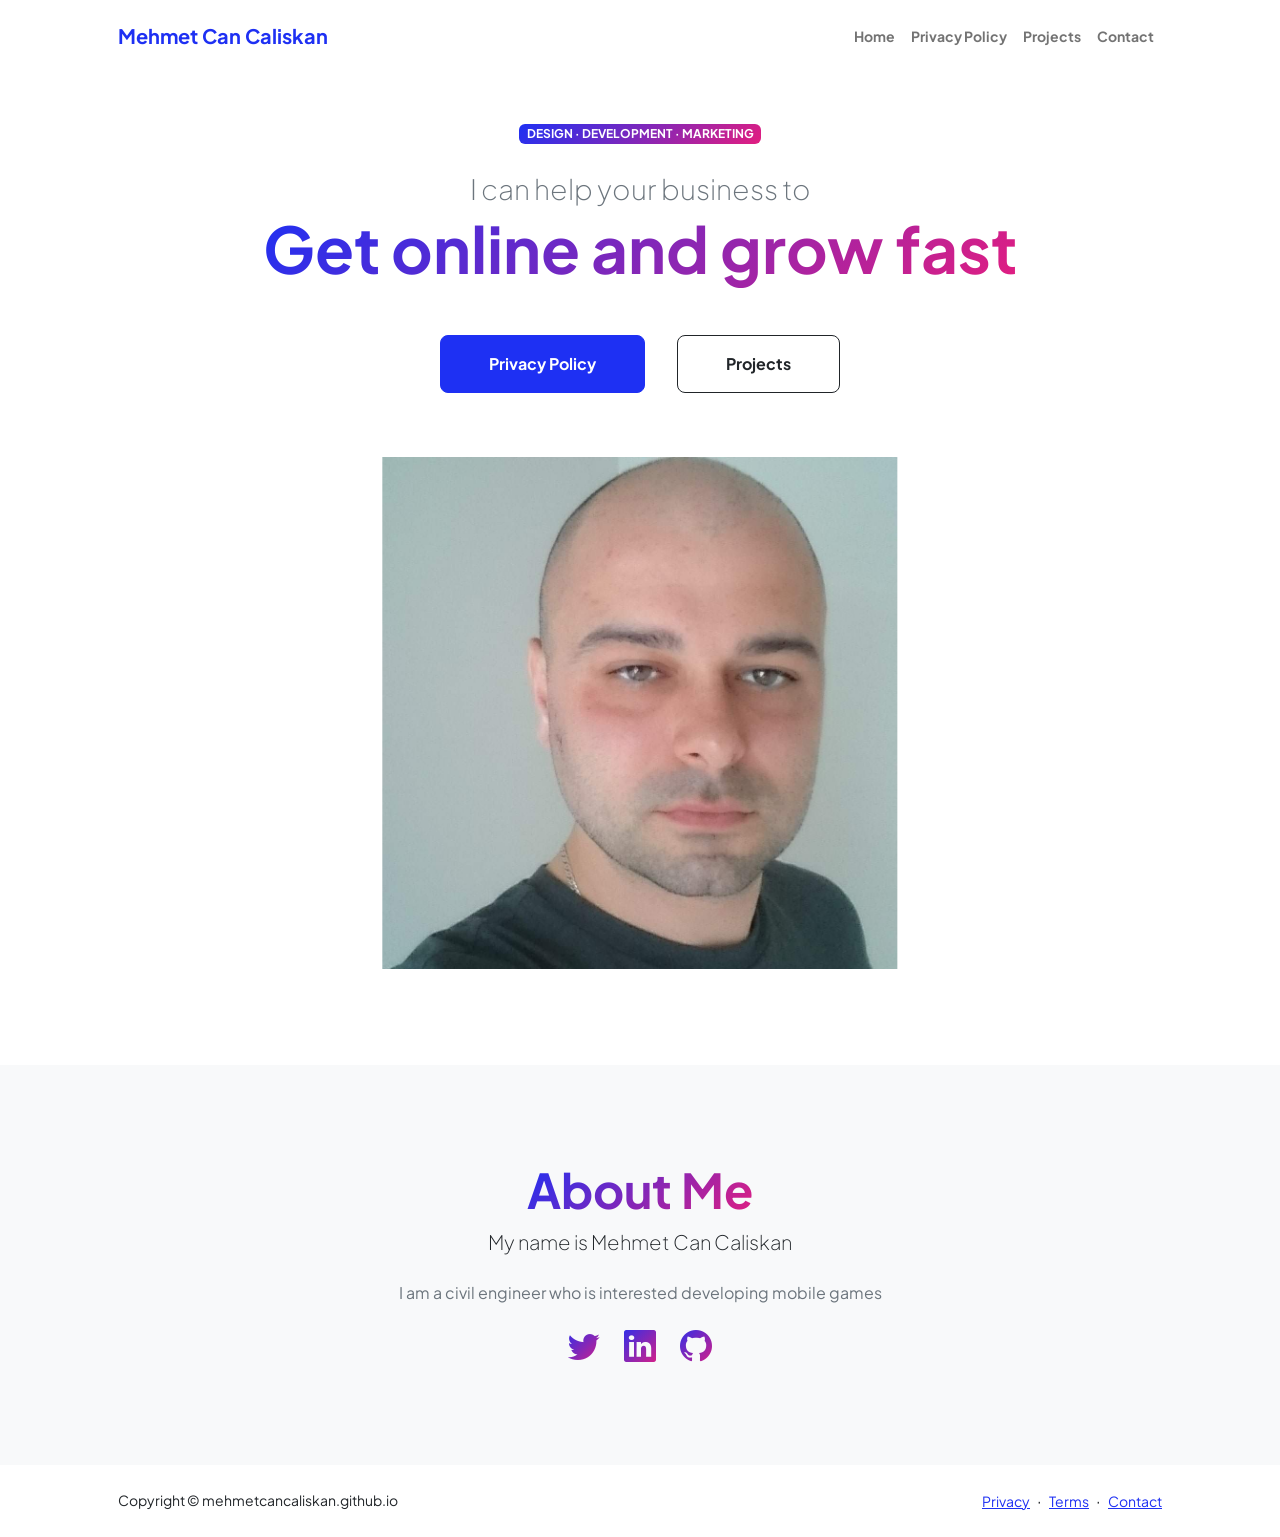
==== commit c7e02ebd: "Add files via upload" ====
--- a/index.html
+++ b/index.html
@@ -45,7 +45,7 @@
                                 <div class="fs-3 fw-light text-muted">I can help your business to</div>
                                 <h1 class="display-3 fw-bolder mb-5"><span class="text-gradient d-inline">Get online and grow fast</span></h1>
                                 <div class="d-grid gap-3 d-sm-flex justify-content-sm-center justify-content-xxl-start mb-3">
-                                    <a class="btn btn-primary btn-lg px-5 py-3 me-sm-3 fs-6 fw-bolder" href="resume.html">Resume</a>
+                                    <a class="btn btn-primary btn-lg px-5 py-3 me-sm-3 fs-6 fw-bolder" href="privacy-policy.html">Privacy Policy</a>
                                     <a class="btn btn-outline-dark btn-lg px-5 py-3 fs-6 fw-bolder" href="projects.html">Projects</a>
                                 </div>
                             </div>
@@ -56,119 +56,9 @@
                                 <div class="profile bg-gradient-primary-to-secondary">
                                     <!-- TIP: For best results, use a photo with a transparent background like the demo example below-->
                                     <!-- Watch a tutorial on how to do this on YouTube (link)-->
-                                    <img class="profile-img" src="assets/profile.png" alt="..." />
-                                    <div class="dots-1">
-                                        <!-- SVG Dots-->
-                                        <svg version="1.1" xmlns="http://www.w3.org/2000/svg" xmlns:xlink="http://www.w3.org/1999/xlink" x="0px" y="0px" viewBox="0 0 191.6 1215.4" style="enable-background: new 0 0 191.6 1215.4" xml:space="preserve">
-                                            <g transform="translate(0.000000,1280.000000) scale(0.100000,-0.100000)">
-                                                <path d="M227.7,12788.6c-105-35-200-141-222-248c-43-206,163-412,369-369c155,32,275,190,260,339c-11,105-90,213-190,262        C383.7,12801.6,289.7,12808.6,227.7,12788.6z"></path>
-                                                <path d="M1507.7,12788.6c-151-50-253-216-222-362c25-119,136-230,254-255c194-41,395,142,375,339c-11,105-90,213-190,262        C1663.7,12801.6,1569.7,12808.6,1507.7,12788.6z"></path>
-                                                <path d="M227.7,11508.6c-105-35-200-141-222-248c-43-206,163-412,369-369c155,32,275,190,260,339c-11,105-90,213-190,262        C383.7,11521.6,289.7,11528.6,227.7,11508.6z"></path>
-                                                <path d="M1507.7,11508.6c-151-50-253-216-222-362c25-119,136-230,254-255c194-41,395,142,375,339c-11,105-90,213-190,262        C1663.7,11521.6,1569.7,11528.6,1507.7,11508.6z"></path>
-                                                <path d="M227.7,10228.6c-105-35-200-141-222-248c-43-206,163-412,369-369c155,32,275,190,260,339c-11,105-90,213-190,262        C383.7,10241.6,289.7,10248.6,227.7,10228.6z"></path>
-                                                <path d="M1507.7,10228.6c-105-35-200-141-222-248c-43-206,163-412,369-369c155,32,275,190,260,339c-11,105-90,213-190,262        C1663.7,10241.6,1569.7,10248.6,1507.7,10228.6z"></path>
-                                                <path d="M227.7,8948.6c-105-35-200-141-222-248c-43-206,163-412,369-369c155,32,275,190,260,339c-11,105-90,213-190,262        C383.7,8961.6,289.7,8968.6,227.7,8948.6z"></path>
-                                                <path d="M1507.7,8948.6c-105-35-200-141-222-248c-43-206,163-412,369-369c155,32,275,190,260,339c-11,105-90,213-190,262        C1663.7,8961.6,1569.7,8968.6,1507.7,8948.6z"></path>
-                                                <path d="M227.7,7668.6c-105-35-200-141-222-248c-43-206,163-412,369-369c155,32,275,190,260,339c-11,105-90,213-190,262        C383.7,7681.6,289.7,7688.6,227.7,7668.6z"></path>
-                                                <path d="M1507.7,7668.6c-105-35-200-141-222-248c-43-206,163-412,369-369c155,32,275,190,260,339c-11,105-90,213-190,262        C1663.7,7681.6,1569.7,7688.6,1507.7,7668.6z"></path>
-                                                <path d="M227.7,6388.6c-105-35-200-141-222-248c-43-206,163-412,369-369c155,32,275,190,260,339c-11,105-90,213-190,262        C383.7,6401.6,289.7,6408.6,227.7,6388.6z"></path>
-                                                <path d="M1507.7,6388.6c-105-35-200-141-222-248c-43-206,163-412,369-369c155,32,275,190,260,339c-11,105-90,213-190,262        C1663.7,6401.6,1569.7,6408.6,1507.7,6388.6z"></path>
-                                                <path d="M227.7,5108.6c-105-35-200-141-222-248c-43-206,163-412,369-369c155,32,275,190,260,339c-11,105-90,213-190,262        C383.7,5121.6,289.7,5128.6,227.7,5108.6z"></path>
-                                                <path d="M1507.7,5108.6c-105-35-200-141-222-248c-43-206,163-412,369-369c155,32,275,190,260,339c-11,105-90,213-190,262        C1663.7,5121.6,1569.7,5128.6,1507.7,5108.6z"></path>
-                                                <path d="M227.7,3828.6c-105-35-200-141-222-248c-43-206,163-412,369-369c155,32,275,190,260,339c-11,105-90,213-190,262        C383.7,3841.6,289.7,3848.6,227.7,3828.6z"></path>
-                                                <path d="M1507.7,3828.6c-105-35-200-141-222-248c-43-206,163-412,369-369c155,32,275,190,260,339c-11,105-90,213-190,262        C1663.7,3841.6,1569.7,3848.6,1507.7,3828.6z"></path>
-                                                <path d="M227.7,2548.6c-105-35-200-141-222-248c-43-206,163-412,369-369c155,32,275,190,260,339c-11,105-90,213-190,262        C383.7,2561.6,289.7,2568.6,227.7,2548.6z"></path>
-                                                <path d="M1507.7,2548.6c-105-35-200-141-222-248c-43-206,163-412,369-369c155,32,275,190,260,339c-11,105-90,213-190,262        C1663.7,2561.6,1569.7,2568.6,1507.7,2548.6z"></path>
-                                                <path d="M227.7,1268.6c-105-35-200-141-222-248c-43-206,163-412,369-369c155,32,275,190,260,339c-11,105-90,213-190,262        C383.7,1281.6,289.7,1288.6,227.7,1268.6z"></path>
-                                                <path d="M1507.7,1268.6c-105-35-200-141-222-248c-43-206,163-412,369-369c155,32,275,190,260,339c-11,105-90,213-190,262        C1663.7,1281.6,1569.7,1288.6,1507.7,1268.6z"></path>
-                                            </g>
-                                        </svg>
-                                        <!-- END of SVG dots-->
-                                    </div>
-                                    <div class="dots-2">
-                                        <!-- SVG Dots-->
-                                        <svg version="1.1" xmlns="http://www.w3.org/2000/svg" xmlns:xlink="http://www.w3.org/1999/xlink" x="0px" y="0px" viewBox="0 0 191.6 1215.4" style="enable-background: new 0 0 191.6 1215.4" xml:space="preserve">
-                                            <g transform="translate(0.000000,1280.000000) scale(0.100000,-0.100000)">
-                                                <path d="M227.7,12788.6c-105-35-200-141-222-248c-43-206,163-412,369-369c155,32,275,190,260,339c-11,105-90,213-190,262        C383.7,12801.6,289.7,12808.6,227.7,12788.6z"></path>
-                                                <path d="M1507.7,12788.6c-151-50-253-216-222-362c25-119,136-230,254-255c194-41,395,142,375,339c-11,105-90,213-190,262        C1663.7,12801.6,1569.7,12808.6,1507.7,12788.6z"></path>
-                                                <path d="M227.7,11508.6c-105-35-200-141-222-248c-43-206,163-412,369-369c155,32,275,190,260,339c-11,105-90,213-190,262        C383.7,11521.6,289.7,11528.6,227.7,11508.6z"></path>
-                                                <path d="M1507.7,11508.6c-151-50-253-216-222-362c25-119,136-230,254-255c194-41,395,142,375,339c-11,105-90,213-190,262        C1663.7,11521.6,1569.7,11528.6,1507.7,11508.6z"></path>
-                                                <path d="M227.7,10228.6c-105-35-200-141-222-248c-43-206,163-412,369-369c155,32,275,190,260,339c-11,105-90,213-190,262        C383.7,10241.6,289.7,10248.6,227.7,10228.6z"></path>
-                                                <path d="M1507.7,10228.6c-105-35-200-141-222-248c-43-206,163-412,369-369c155,32,275,190,260,339c-11,105-90,213-190,262        C1663.7,10241.6,1569.7,10248.6,1507.7,10228.6z"></path>
-                                                <path d="M227.7,8948.6c-105-35-200-141-222-248c-43-206,163-412,369-369c155,32,275,190,260,339c-11,105-90,213-190,262        C383.7,8961.6,289.7,8968.6,227.7,8948.6z"></path>
-                                                <path d="M1507.7,8948.6c-105-35-200-141-222-248c-43-206,163-412,369-369c155,32,275,190,260,339c-11,105-90,213-190,262        C1663.7,8961.6,1569.7,8968.6,1507.7,8948.6z"></path>
-                                                <path d="M227.7,7668.6c-105-35-200-141-222-248c-43-206,163-412,369-369c155,32,275,190,260,339c-11,105-90,213-190,262        C383.7,7681.6,289.7,7688.6,227.7,7668.6z"></path>
-                                                <path d="M1507.7,7668.6c-105-35-200-141-222-248c-43-206,163-412,369-369c155,32,275,190,260,339c-11,105-90,213-190,262        C1663.7,7681.6,1569.7,7688.6,1507.7,7668.6z"></path>
-                                                <path d="M227.7,6388.6c-105-35-200-141-222-248c-43-206,163-412,369-369c155,32,275,190,260,339c-11,105-90,213-190,262        C383.7,6401.6,289.7,6408.6,227.7,6388.6z"></path>
-                                                <path d="M1507.7,6388.6c-105-35-200-141-222-248c-43-206,163-412,369-369c155,32,275,190,260,339c-11,105-90,213-190,262        C1663.7,6401.6,1569.7,6408.6,1507.7,6388.6z"></path>
-                                                <path d="M227.7,5108.6c-105-35-200-141-222-248c-43-206,163-412,369-369c155,32,275,190,260,339c-11,105-90,213-190,262        C383.7,5121.6,289.7,5128.6,227.7,5108.6z"></path>
-                                                <path d="M1507.7,5108.6c-105-35-200-141-222-248c-43-206,163-412,369-369c155,32,275,190,260,339c-11,105-90,213-190,262        C1663.7,5121.6,1569.7,5128.6,1507.7,5108.6z"></path>
-                                                <path d="M227.7,3828.6c-105-35-200-141-222-248c-43-206,163-412,369-369c155,32,275,190,260,339c-11,105-90,213-190,262        C383.7,3841.6,289.7,3848.6,227.7,3828.6z"></path>
-                                                <path d="M1507.7,3828.6c-105-35-200-141-222-248c-43-206,163-412,369-369c155,32,275,190,260,339c-11,105-90,213-190,262        C1663.7,3841.6,1569.7,3848.6,1507.7,3828.6z"></path>
-                                                <path d="M227.7,2548.6c-105-35-200-141-222-248c-43-206,163-412,369-369c155,32,275,190,260,339c-11,105-90,213-190,262        C383.7,2561.6,289.7,2568.6,227.7,2548.6z"></path>
-                                                <path d="M1507.7,2548.6c-105-35-200-141-222-248c-43-206,163-412,369-369c155,32,275,190,260,339c-11,105-90,213-190,262        C1663.7,2561.6,1569.7,2568.6,1507.7,2548.6z"></path>
-                                                <path d="M227.7,1268.6c-105-35-200-141-222-248c-43-206,163-412,369-369c155,32,275,190,260,339c-11,105-90,213-190,262        C383.7,1281.6,289.7,1288.6,227.7,1268.6z"></path>
-                                                <path d="M1507.7,1268.6c-105-35-200-141-222-248c-43-206,163-412,369-369c155,32,275,190,260,339c-11,105-90,213-190,262        C1663.7,1281.6,1569.7,1288.6,1507.7,1268.6z"></path>
-                                            </g>
-                                        </svg>
-                                        <!-- END of SVG dots-->
-                                    </div>
-                                    <div class="dots-3">
-                                        <!-- SVG Dots-->
-                                        <svg version="1.1" xmlns="http://www.w3.org/2000/svg" xmlns:xlink="http://www.w3.org/1999/xlink" x="0px" y="0px" viewBox="0 0 191.6 1215.4" style="enable-background: new 0 0 191.6 1215.4" xml:space="preserve">
-                                            <g transform="translate(0.000000,1280.000000) scale(0.100000,-0.100000)">
-                                                <path d="M227.7,12788.6c-105-35-200-141-222-248c-43-206,163-412,369-369c155,32,275,190,260,339c-11,105-90,213-190,262        C383.7,12801.6,289.7,12808.6,227.7,12788.6z"></path>
-                                                <path d="M1507.7,12788.6c-151-50-253-216-222-362c25-119,136-230,254-255c194-41,395,142,375,339c-11,105-90,213-190,262        C1663.7,12801.6,1569.7,12808.6,1507.7,12788.6z"></path>
-                                                <path d="M227.7,11508.6c-105-35-200-141-222-248c-43-206,163-412,369-369c155,32,275,190,260,339c-11,105-90,213-190,262        C383.7,11521.6,289.7,11528.6,227.7,11508.6z"></path>
-                                                <path d="M1507.7,11508.6c-151-50-253-216-222-362c25-119,136-230,254-255c194-41,395,142,375,339c-11,105-90,213-190,262        C1663.7,11521.6,1569.7,11528.6,1507.7,11508.6z"></path>
-                                                <path d="M227.7,10228.6c-105-35-200-141-222-248c-43-206,163-412,369-369c155,32,275,190,260,339c-11,105-90,213-190,262        C383.7,10241.6,289.7,10248.6,227.7,10228.6z"></path>
-                                                <path d="M1507.7,10228.6c-105-35-200-141-222-248c-43-206,163-412,369-369c155,32,275,190,260,339c-11,105-90,213-190,262        C1663.7,10241.6,1569.7,10248.6,1507.7,10228.6z"></path>
-                                                <path d="M227.7,8948.6c-105-35-200-141-222-248c-43-206,163-412,369-369c155,32,275,190,260,339c-11,105-90,213-190,262        C383.7,8961.6,289.7,8968.6,227.7,8948.6z"></path>
-                                                <path d="M1507.7,8948.6c-105-35-200-141-222-248c-43-206,163-412,369-369c155,32,275,190,260,339c-11,105-90,213-190,262        C1663.7,8961.6,1569.7,8968.6,1507.7,8948.6z"></path>
-                                                <path d="M227.7,7668.6c-105-35-200-141-222-248c-43-206,163-412,369-369c155,32,275,190,260,339c-11,105-90,213-190,262        C383.7,7681.6,289.7,7688.6,227.7,7668.6z"></path>
-                                                <path d="M1507.7,7668.6c-105-35-200-141-222-248c-43-206,163-412,369-369c155,32,275,190,260,339c-11,105-90,213-190,262        C1663.7,7681.6,1569.7,7688.6,1507.7,7668.6z"></path>
-                                                <path d="M227.7,6388.6c-105-35-200-141-222-248c-43-206,163-412,369-369c155,32,275,190,260,339c-11,105-90,213-190,262        C383.7,6401.6,289.7,6408.6,227.7,6388.6z"></path>
-                                                <path d="M1507.7,6388.6c-105-35-200-141-222-248c-43-206,163-412,369-369c155,32,275,190,260,339c-11,105-90,213-190,262        C1663.7,6401.6,1569.7,6408.6,1507.7,6388.6z"></path>
-                                                <path d="M227.7,5108.6c-105-35-200-141-222-248c-43-206,163-412,369-369c155,32,275,190,260,339c-11,105-90,213-190,262        C383.7,5121.6,289.7,5128.6,227.7,5108.6z"></path>
-                                                <path d="M1507.7,5108.6c-105-35-200-141-222-248c-43-206,163-412,369-369c155,32,275,190,260,339c-11,105-90,213-190,262        C1663.7,5121.6,1569.7,5128.6,1507.7,5108.6z"></path>
-                                                <path d="M227.7,3828.6c-105-35-200-141-222-248c-43-206,163-412,369-369c155,32,275,190,260,339c-11,105-90,213-190,262        C383.7,3841.6,289.7,3848.6,227.7,3828.6z"></path>
-                                                <path d="M1507.7,3828.6c-105-35-200-141-222-248c-43-206,163-412,369-369c155,32,275,190,260,339c-11,105-90,213-190,262        C1663.7,3841.6,1569.7,3848.6,1507.7,3828.6z"></path>
-                                                <path d="M227.7,2548.6c-105-35-200-141-222-248c-43-206,163-412,369-369c155,32,275,190,260,339c-11,105-90,213-190,262        C383.7,2561.6,289.7,2568.6,227.7,2548.6z"></path>
-                                                <path d="M1507.7,2548.6c-105-35-200-141-222-248c-43-206,163-412,369-369c155,32,275,190,260,339c-11,105-90,213-190,262        C1663.7,2561.6,1569.7,2568.6,1507.7,2548.6z"></path>
-                                                <path d="M227.7,1268.6c-105-35-200-141-222-248c-43-206,163-412,369-369c155,32,275,190,260,339c-11,105-90,213-190,262        C383.7,1281.6,289.7,1288.6,227.7,1268.6z"></path>
-                                                <path d="M1507.7,1268.6c-105-35-200-141-222-248c-43-206,163-412,369-369c155,32,275,190,260,339c-11,105-90,213-190,262        C1663.7,1281.6,1569.7,1288.6,1507.7,1268.6z"></path>
-                                            </g>
-                                        </svg>
-                                        <!-- END of SVG dots-->
-                                    </div>
-                                    <div class="dots-4">
-                                        <!-- SVG Dots-->
-                                        <svg version="1.1" xmlns="http://www.w3.org/2000/svg" xmlns:xlink="http://www.w3.org/1999/xlink" x="0px" y="0px" viewBox="0 0 191.6 1215.4" style="enable-background: new 0 0 191.6 1215.4" xml:space="preserve">
-                                            <g transform="translate(0.000000,1280.000000) scale(0.100000,-0.100000)">
-                                                <path d="M227.7,12788.6c-105-35-200-141-222-248c-43-206,163-412,369-369c155,32,275,190,260,339c-11,105-90,213-190,262        C383.7,12801.6,289.7,12808.6,227.7,12788.6z"></path>
-                                                <path d="M1507.7,12788.6c-151-50-253-216-222-362c25-119,136-230,254-255c194-41,395,142,375,339c-11,105-90,213-190,262        C1663.7,12801.6,1569.7,12808.6,1507.7,12788.6z"></path>
-                                                <path d="M227.7,11508.6c-105-35-200-141-222-248c-43-206,163-412,369-369c155,32,275,190,260,339c-11,105-90,213-190,262        C383.7,11521.6,289.7,11528.6,227.7,11508.6z"></path>
-                                                <path d="M1507.7,11508.6c-151-50-253-216-222-362c25-119,136-230,254-255c194-41,395,142,375,339c-11,105-90,213-190,262        C1663.7,11521.6,1569.7,11528.6,1507.7,11508.6z"></path>
-                                                <path d="M227.7,10228.6c-105-35-200-141-222-248c-43-206,163-412,369-369c155,32,275,190,260,339c-11,105-90,213-190,262        C383.7,10241.6,289.7,10248.6,227.7,10228.6z"></path>
-                                                <path d="M1507.7,10228.6c-105-35-200-141-222-248c-43-206,163-412,369-369c155,32,275,190,260,339c-11,105-90,213-190,262        C1663.7,10241.6,1569.7,10248.6,1507.7,10228.6z"></path>
-                                                <path d="M227.7,8948.6c-105-35-200-141-222-248c-43-206,163-412,369-369c155,32,275,190,260,339c-11,105-90,213-190,262        C383.7,8961.6,289.7,8968.6,227.7,8948.6z"></path>
-                                                <path d="M1507.7,8948.6c-105-35-200-141-222-248c-43-206,163-412,369-369c155,32,275,190,260,339c-11,105-90,213-190,262        C1663.7,8961.6,1569.7,8968.6,1507.7,8948.6z"></path>
-                                                <path d="M227.7,7668.6c-105-35-200-141-222-248c-43-206,163-412,369-369c155,32,275,190,260,339c-11,105-90,213-190,262        C383.7,7681.6,289.7,7688.6,227.7,7668.6z"></path>
-                                                <path d="M1507.7,7668.6c-105-35-200-141-222-248c-43-206,163-412,369-369c155,32,275,190,260,339c-11,105-90,213-190,262        C1663.7,7681.6,1569.7,7688.6,1507.7,7668.6z"></path>
-                                                <path d="M227.7,6388.6c-105-35-200-141-222-248c-43-206,163-412,369-369c155,32,275,190,260,339c-11,105-90,213-190,262        C383.7,6401.6,289.7,6408.6,227.7,6388.6z"></path>
-                                                <path d="M1507.7,6388.6c-105-35-200-141-222-248c-43-206,163-412,369-369c155,32,275,190,260,339c-11,105-90,213-190,262        C1663.7,6401.6,1569.7,6408.6,1507.7,6388.6z"></path>
-                                                <path d="M227.7,5108.6c-105-35-200-141-222-248c-43-206,163-412,369-369c155,32,275,190,260,339c-11,105-90,213-190,262        C383.7,5121.6,289.7,5128.6,227.7,5108.6z"></path>
-                                                <path d="M1507.7,5108.6c-105-35-200-141-222-248c-43-206,163-412,369-369c155,32,275,190,260,339c-11,105-90,213-190,262        C1663.7,5121.6,1569.7,5128.6,1507.7,5108.6z"></path>
-                                                <path d="M227.7,3828.6c-105-35-200-141-222-248c-43-206,163-412,369-369c155,32,275,190,260,339c-11,105-90,213-190,262        C383.7,3841.6,289.7,3848.6,227.7,3828.6z"></path>
-                                                <path d="M1507.7,3828.6c-105-35-200-141-222-248c-43-206,163-412,369-369c155,32,275,190,260,339c-11,105-90,213-190,262        C1663.7,3841.6,1569.7,3848.6,1507.7,3828.6z"></path>
-                                                <path d="M227.7,2548.6c-105-35-200-141-222-248c-43-206,163-412,369-369c155,32,275,190,260,339c-11,105-90,213-190,262        C383.7,2561.6,289.7,2568.6,227.7,2548.6z"></path>
-                                                <path d="M1507.7,2548.6c-105-35-200-141-222-248c-43-206,163-412,369-369c155,32,275,190,260,339c-11,105-90,213-190,262        C1663.7,2561.6,1569.7,2568.6,1507.7,2548.6z"></path>
-                                                <path d="M227.7,1268.6c-105-35-200-141-222-248c-43-206,163-412,369-369c155,32,275,190,260,339c-11,105-90,213-190,262        C383.7,1281.6,289.7,1288.6,227.7,1268.6z"></path>
-                                                <path d="M1507.7,1268.6c-105-35-200-141-222-248c-43-206,163-412,369-369c155,32,275,190,260,339c-11,105-90,213-190,262        C1663.7,1281.6,1569.7,1288.6,1507.7,1268.6z"></path>
-                                            </g>
-                                        </svg>
-                                        <!-- END of SVG dots-->
-                                    </div>
+                                    <img class="profile-img" src="assets/profile.jpeg" alt="..." />
+                                    
+                                    
                                 </div>
                             </div>
                         </div>
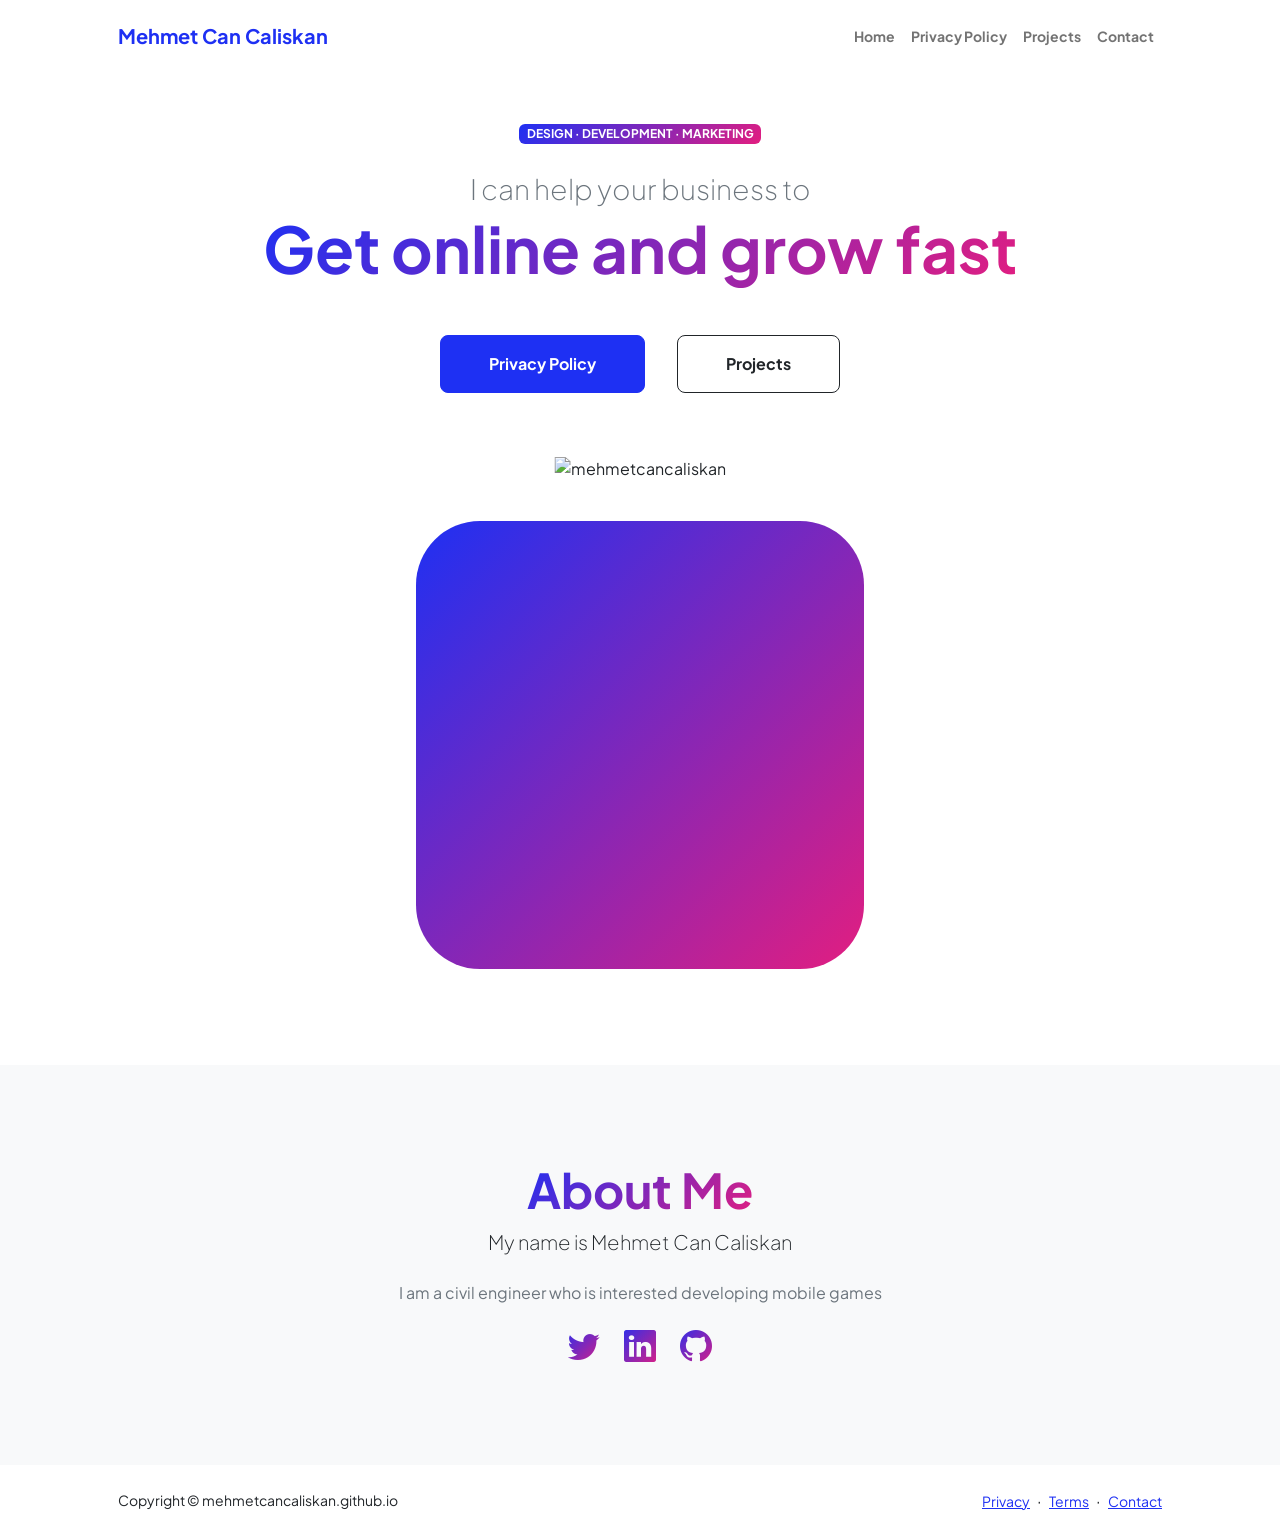
==== commit b6f026b6: "Add files via upload" ====
--- a/index.html
+++ b/index.html
@@ -27,7 +27,7 @@
                     <div class="collapse navbar-collapse" id="navbarSupportedContent">
                         <ul class="navbar-nav ms-auto mb-2 mb-lg-0 small fw-bolder">
                             <li class="nav-item"><a class="nav-link" href="index.html">Home</a></li>
-                            <li class="nav-item"><a class="nav-link" href="privacy-policy.html">Privacy Policy</a></li>
+                            <li class="nav-item"><a class="nav-link" href="privacypolicy.html">Privacy Policy</a></li>
                             <li class="nav-item"><a class="nav-link" href="projects.html">Projects</a></li>
                             <li class="nav-item"><a class="nav-link" href="contact.html">Contact</a></li>
                         </ul>
@@ -45,7 +45,7 @@
                                 <div class="fs-3 fw-light text-muted">I can help your business to</div>
                                 <h1 class="display-3 fw-bolder mb-5"><span class="text-gradient d-inline">Get online and grow fast</span></h1>
                                 <div class="d-grid gap-3 d-sm-flex justify-content-sm-center justify-content-xxl-start mb-3">
-                                    <a class="btn btn-primary btn-lg px-5 py-3 me-sm-3 fs-6 fw-bolder" href="privacy-policy.html">Privacy Policy</a>
+                                    <a class="btn btn-primary btn-lg px-5 py-3 me-sm-3 fs-6 fw-bolder" href="privacypolicy.html">Privacy Policy</a>
                                     <a class="btn btn-outline-dark btn-lg px-5 py-3 fs-6 fw-bolder" href="projects.html">Projects</a>
                                 </div>
                             </div>
@@ -56,7 +56,7 @@
                                 <div class="profile bg-gradient-primary-to-secondary">
                                     <!-- TIP: For best results, use a photo with a transparent background like the demo example below-->
                                     <!-- Watch a tutorial on how to do this on YouTube (link)-->
-                                    <img class="profile-img" src="assets/profile.jpeg" alt="..." />
+                                    <img class="profile-img" src="assets/profile.jpg" alt="mehmetcancaliskan" />
                                     
                                     
                                 </div>
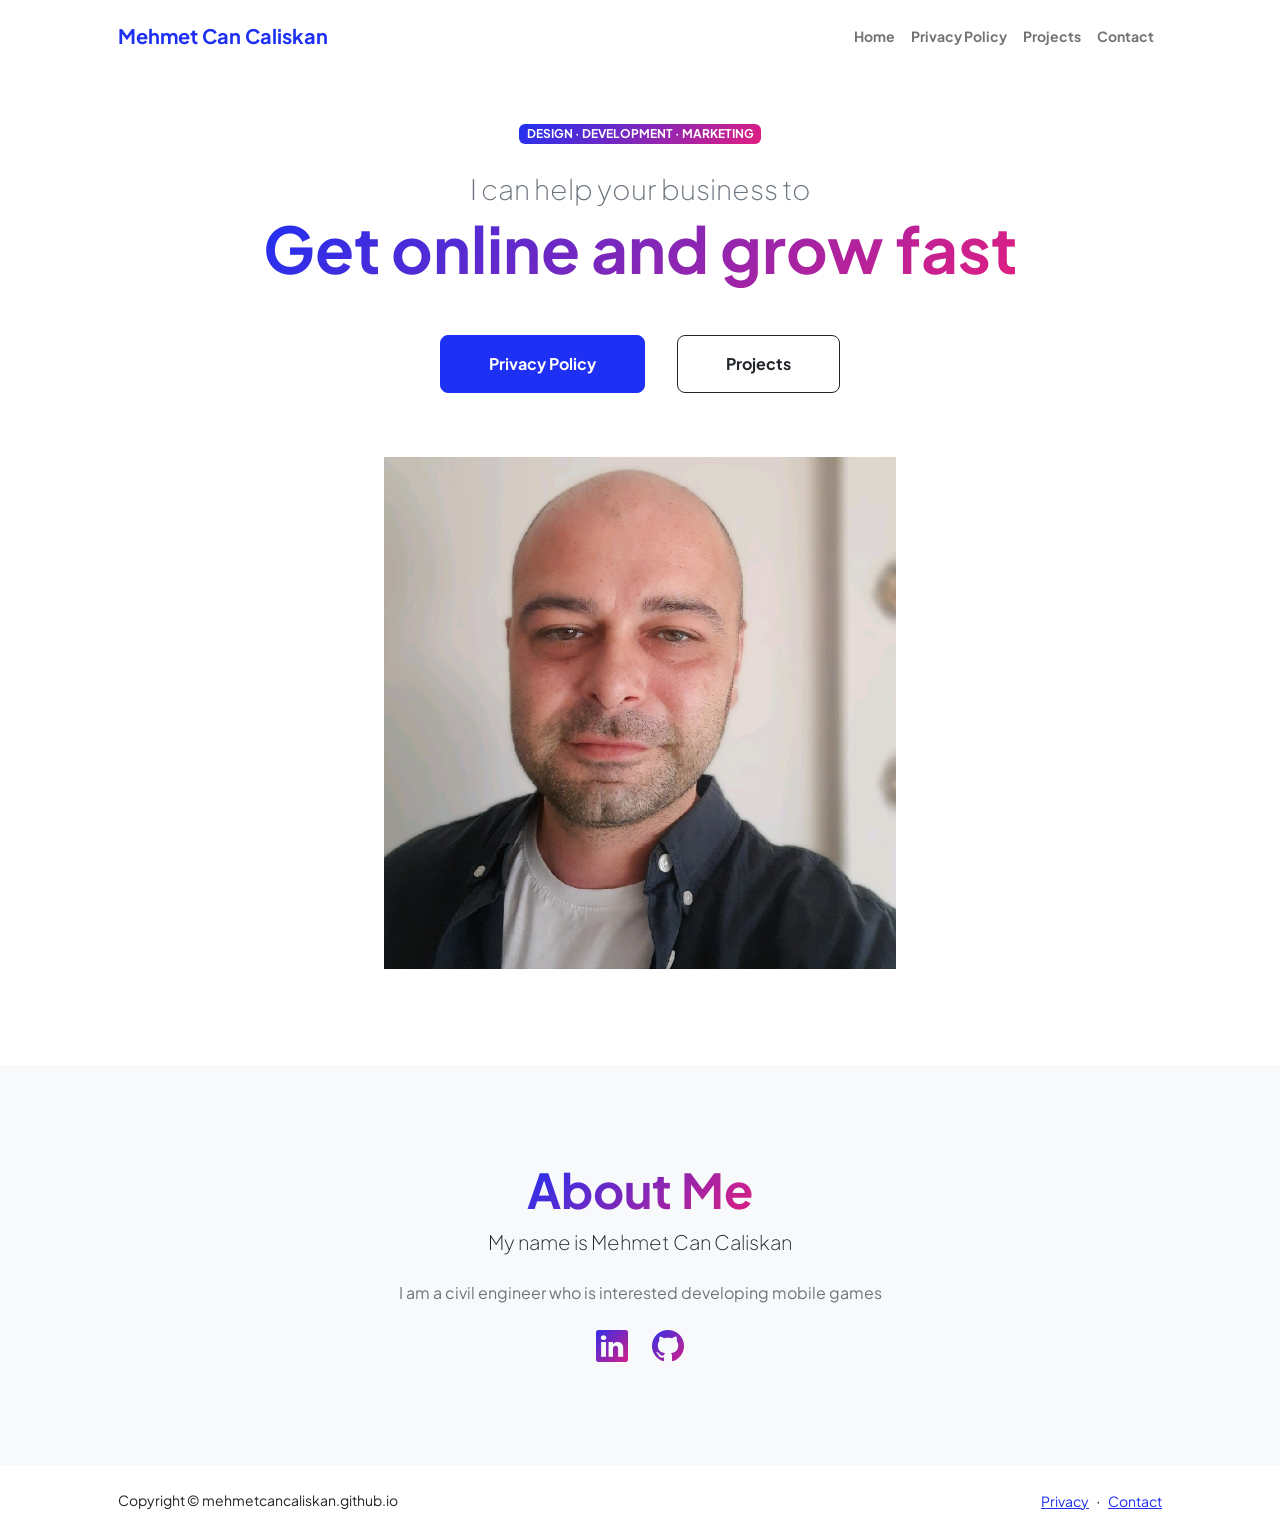
==== commit 984ed441: "Add files via upload" ====
--- a/index.html
+++ b/index.html
@@ -75,9 +75,8 @@
                                 <p class="lead fw-light mb-4">My name is Mehmet Can Caliskan</p>
                                 <p class="text-muted">I am a civil engineer who is interested developing mobile games</p>
                                 <div class="d-flex justify-content-center fs-2 gap-4">
-                                    <a class="text-gradient" href="#!"><i class="bi bi-twitter"></i></a>
-                                    <a class="text-gradient" href="#!"><i class="bi bi-linkedin"></i></a>
-                                    <a class="text-gradient" href="#!"><i class="bi bi-github"></i></a>
+                                    <a class="text-gradient" href="https://www.linkedin.com/in/mehmetcancaliskan/"><i class="bi bi-linkedin"></i></a>
+                                    <a class="text-gradient" href="https://github.com/MehmetCanCaliskan"><i class="bi bi-github"></i></a>
                                 </div>
                             </div>
                         </div>
@@ -91,11 +90,9 @@
                 <div class="row align-items-center justify-content-between flex-column flex-sm-row">
                     <div class="col-auto"><div class="small m-0">Copyright &copy; mehmetcancaliskan.github.io</div></div>
                     <div class="col-auto">
-                        <a class="small" href="#!">Privacy</a>
+                        <a class="small" href="privacypolicy.html">Privacy</a>
                         <span class="mx-1">&middot;</span>
-                        <a class="small" href="#!">Terms</a>
-                        <span class="mx-1">&middot;</span>
-                        <a class="small" href="#!">Contact</a>
+                        <a class="small" href="contact.html">Contact</a>
                     </div>
                 </div>
             </div>
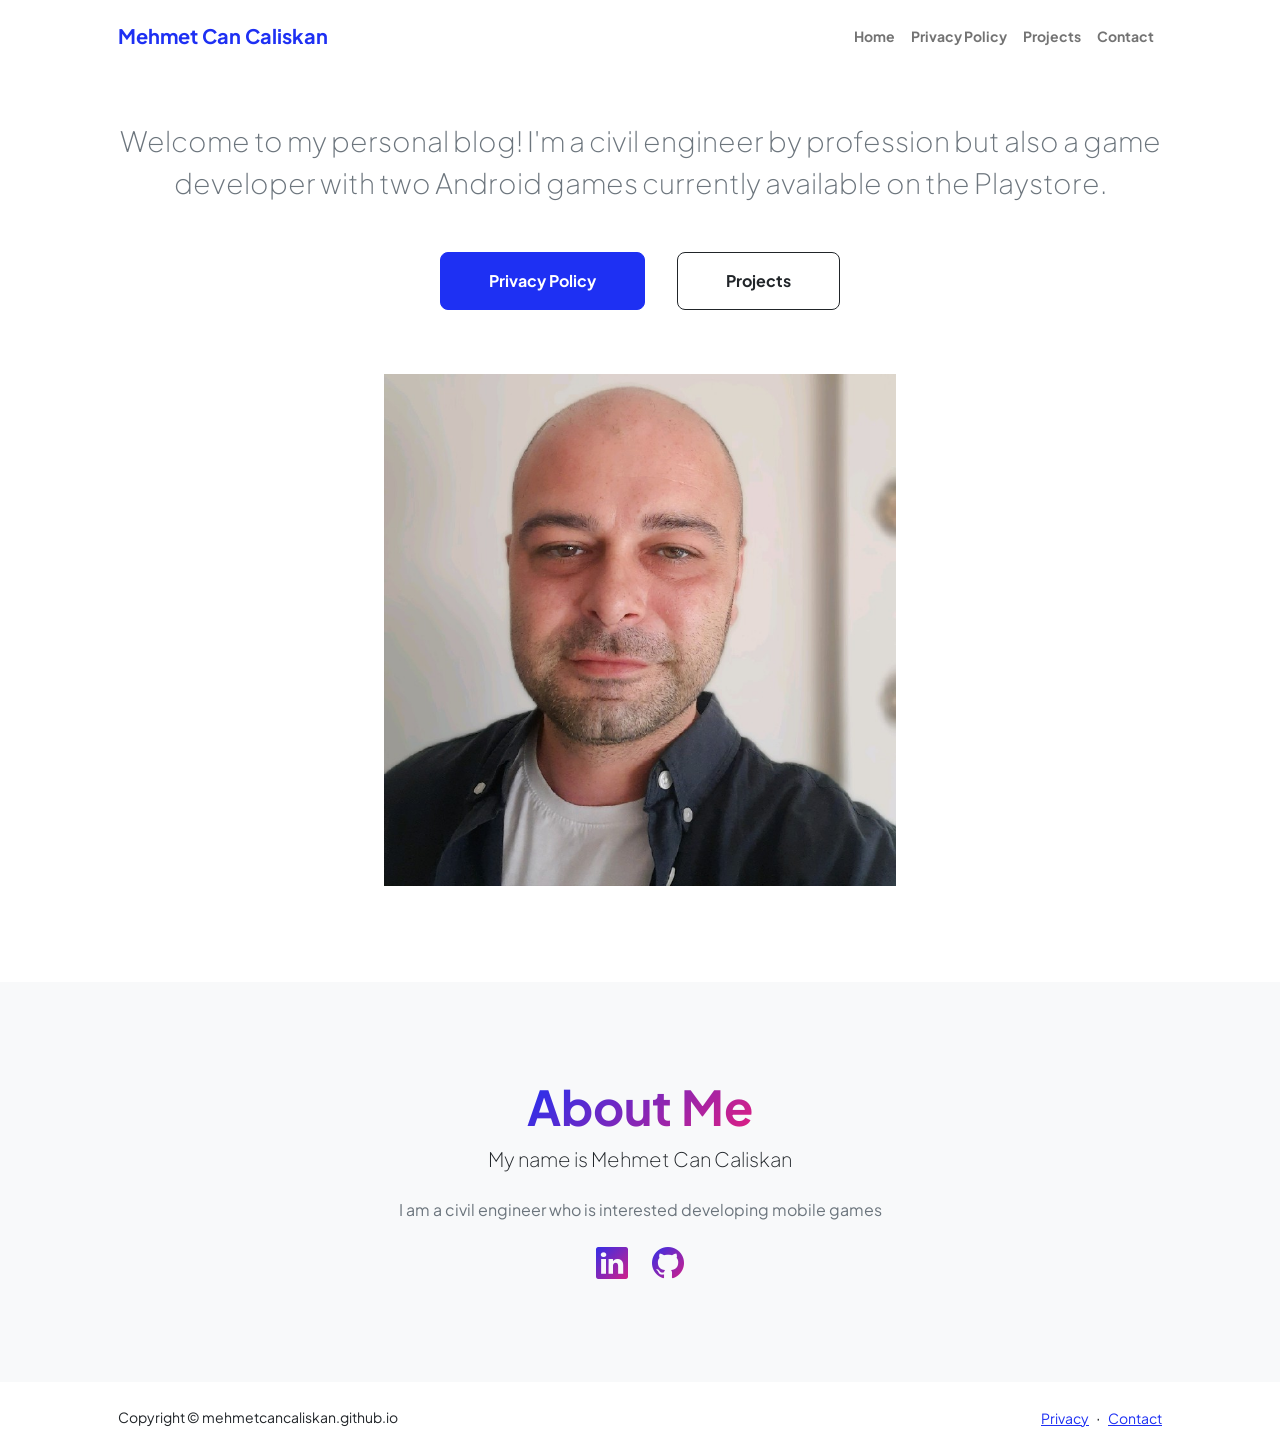
==== commit 89c9f977: "Add files via upload" ====
--- a/index.html
+++ b/index.html
@@ -41,9 +41,9 @@
                         <div class="col-xxl-5">
                             <!-- Header text content-->
                             <div class="text-center text-xxl-start">
-                                <div class="badge bg-gradient-primary-to-secondary text-white mb-4"><div class="text-uppercase">Design &middot; Development &middot; Marketing</div></div>
-                                <div class="fs-3 fw-light text-muted">I can help your business to</div>
-                                <h1 class="display-3 fw-bolder mb-5"><span class="text-gradient d-inline">Get online and grow fast</span></h1>
+                                
+                                <div class="fs-3 fw-light text-muted">Welcome to my personal blog! I'm a civil engineer by profession but also a game developer with two Android games currently available on the Playstore.</div>
+                                <h1 class="display-3 fw-bolder mb-5"><span class="text-gradient d-inline"></span></h1>
                                 <div class="d-grid gap-3 d-sm-flex justify-content-sm-center justify-content-xxl-start mb-3">
                                     <a class="btn btn-primary btn-lg px-5 py-3 me-sm-3 fs-6 fw-bolder" href="privacypolicy.html">Privacy Policy</a>
                                     <a class="btn btn-outline-dark btn-lg px-5 py-3 fs-6 fw-bolder" href="projects.html">Projects</a>
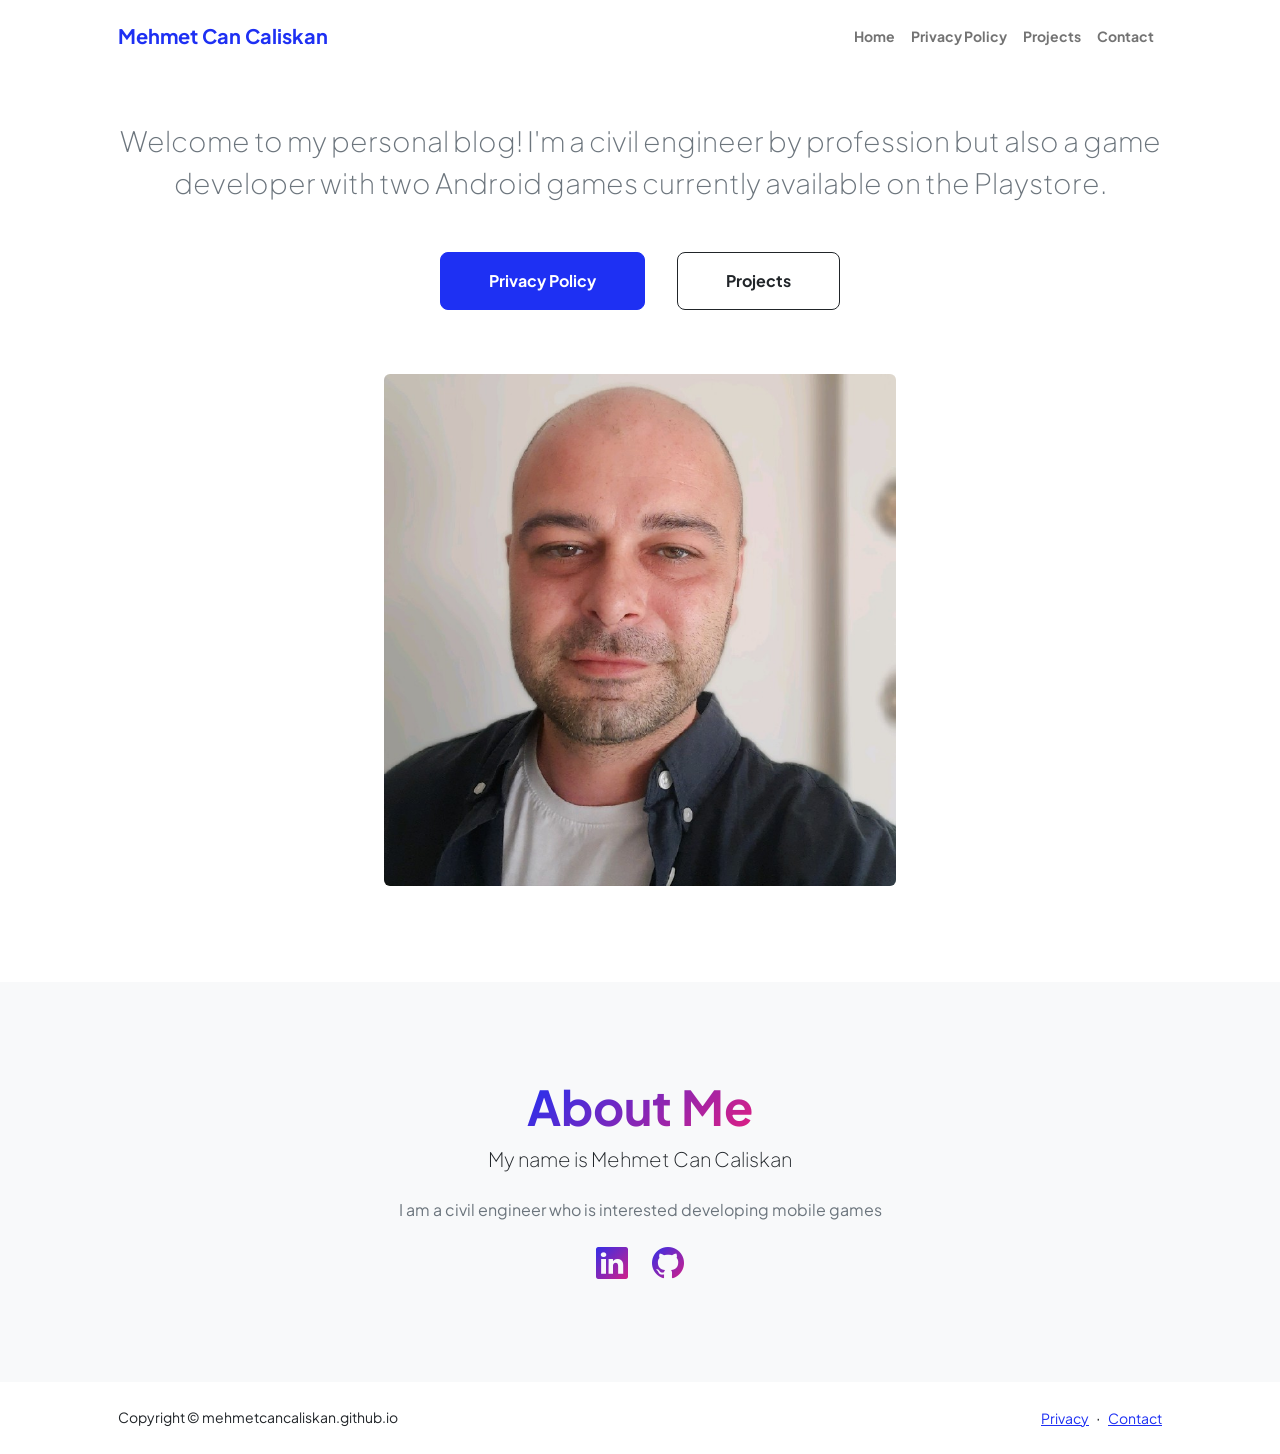
==== commit ebb79a4e: "Add files via upload" ====
--- a/index.html
+++ b/index.html
@@ -56,7 +56,7 @@
                                 <div class="profile bg-gradient-primary-to-secondary">
                                     <!-- TIP: For best results, use a photo with a transparent background like the demo example below-->
                                     <!-- Watch a tutorial on how to do this on YouTube (link)-->
-                                    <img class="profile-img" src="assets/profile.jpg" alt="mehmetcancaliskan" />
+                                    <img class="profile-img rounded" src="assets/profile.jpg" alt="mehmetcancaliskan" />
                                     
                                     
                                 </div>
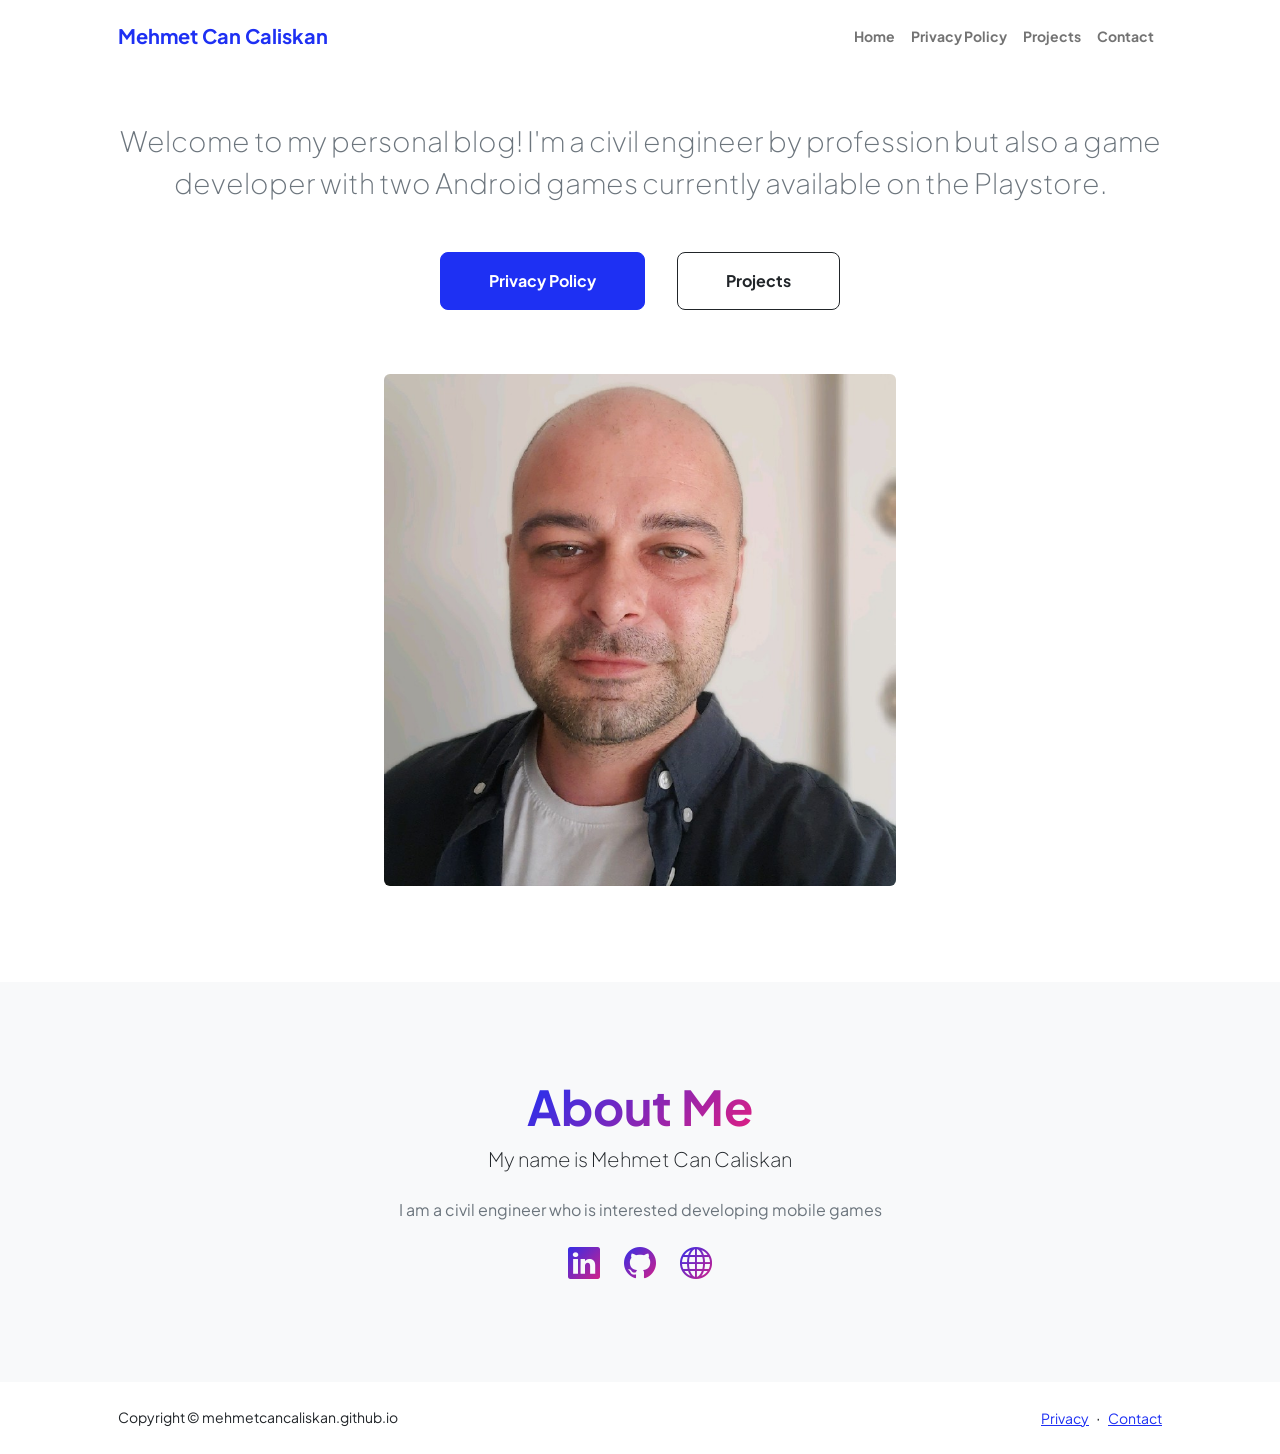
==== commit d5bca268: "Add files via upload" ====
--- a/index.html
+++ b/index.html
@@ -77,6 +77,7 @@
                                 <div class="d-flex justify-content-center fs-2 gap-4">
                                     <a class="text-gradient" href="https://www.linkedin.com/in/mehmetcancaliskan/"><i class="bi bi-linkedin"></i></a>
                                     <a class="text-gradient" href="https://github.com/MehmetCanCaliskan"><i class="bi bi-github"></i></a>
+                                    <a class="text-gradient" href="https://touristhacks.net/"><i class="bi bi-globe"></i></a>
                                 </div>
                             </div>
                         </div>
